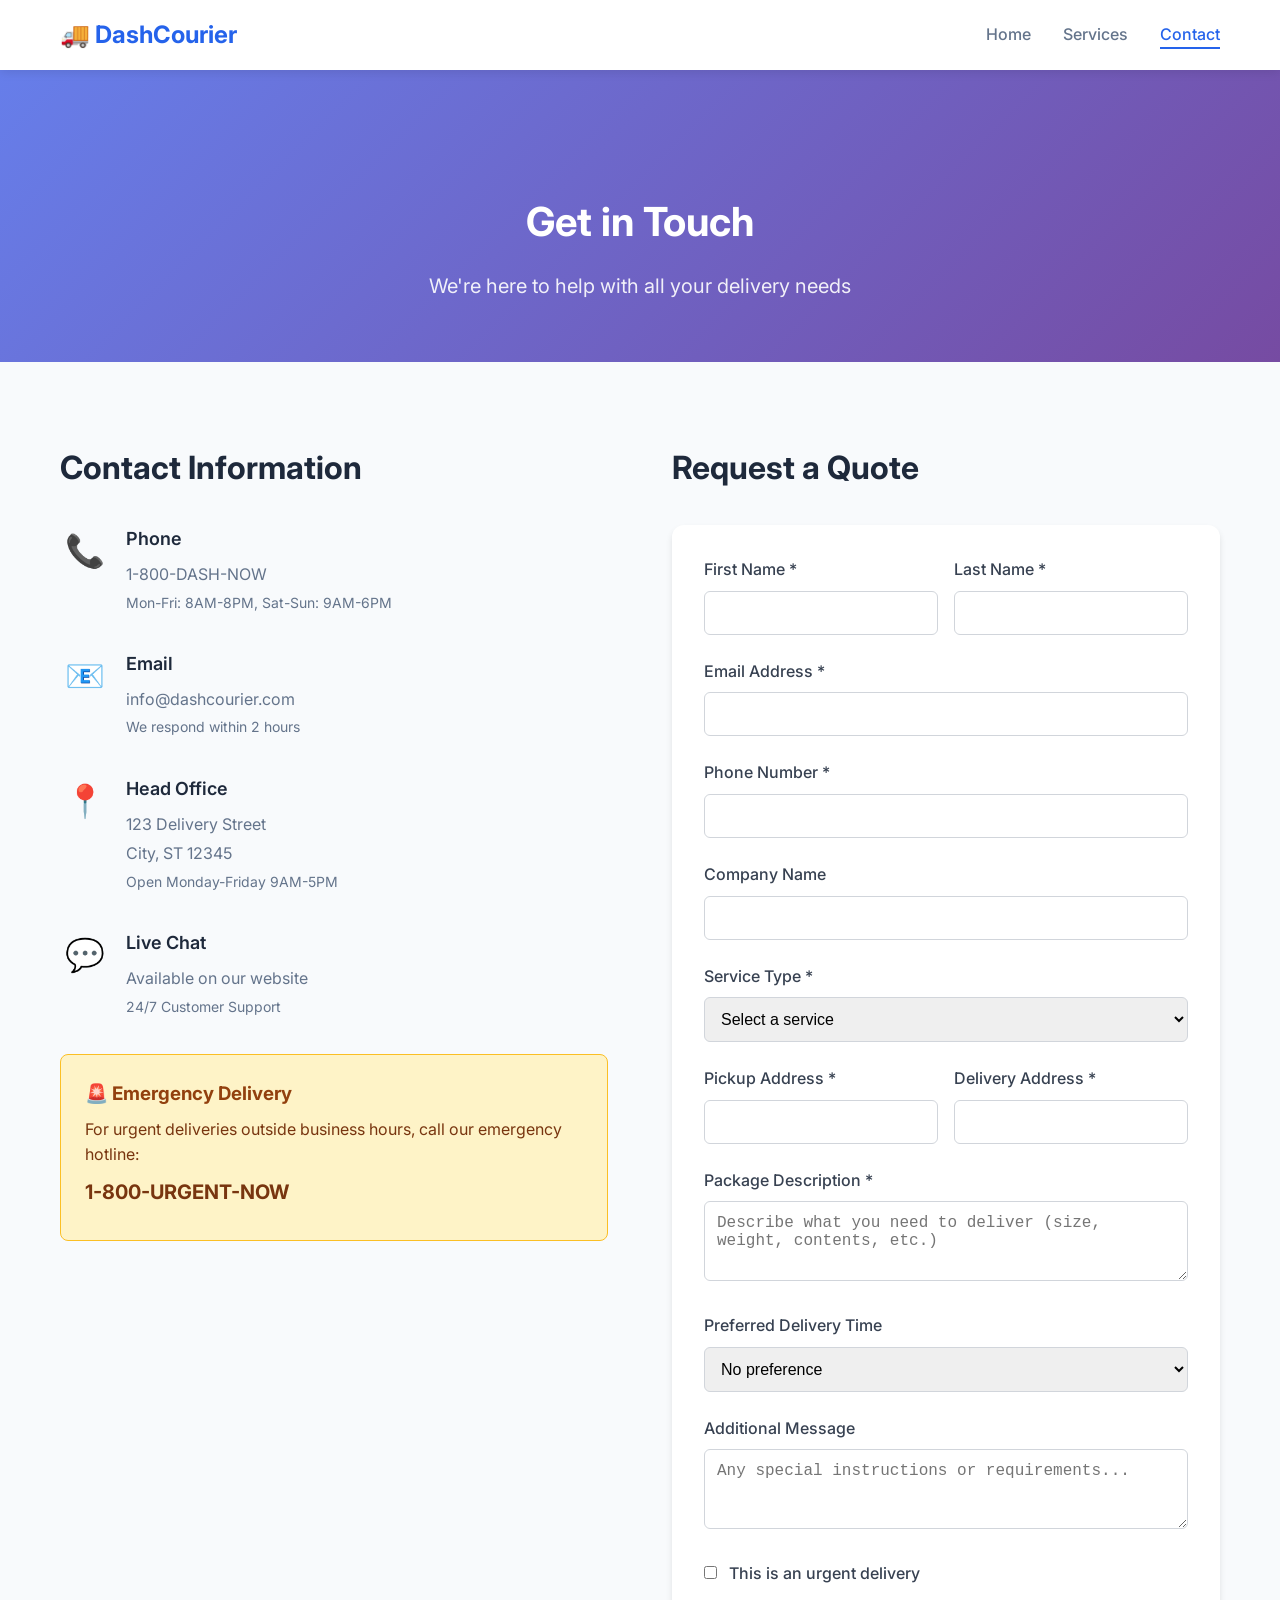
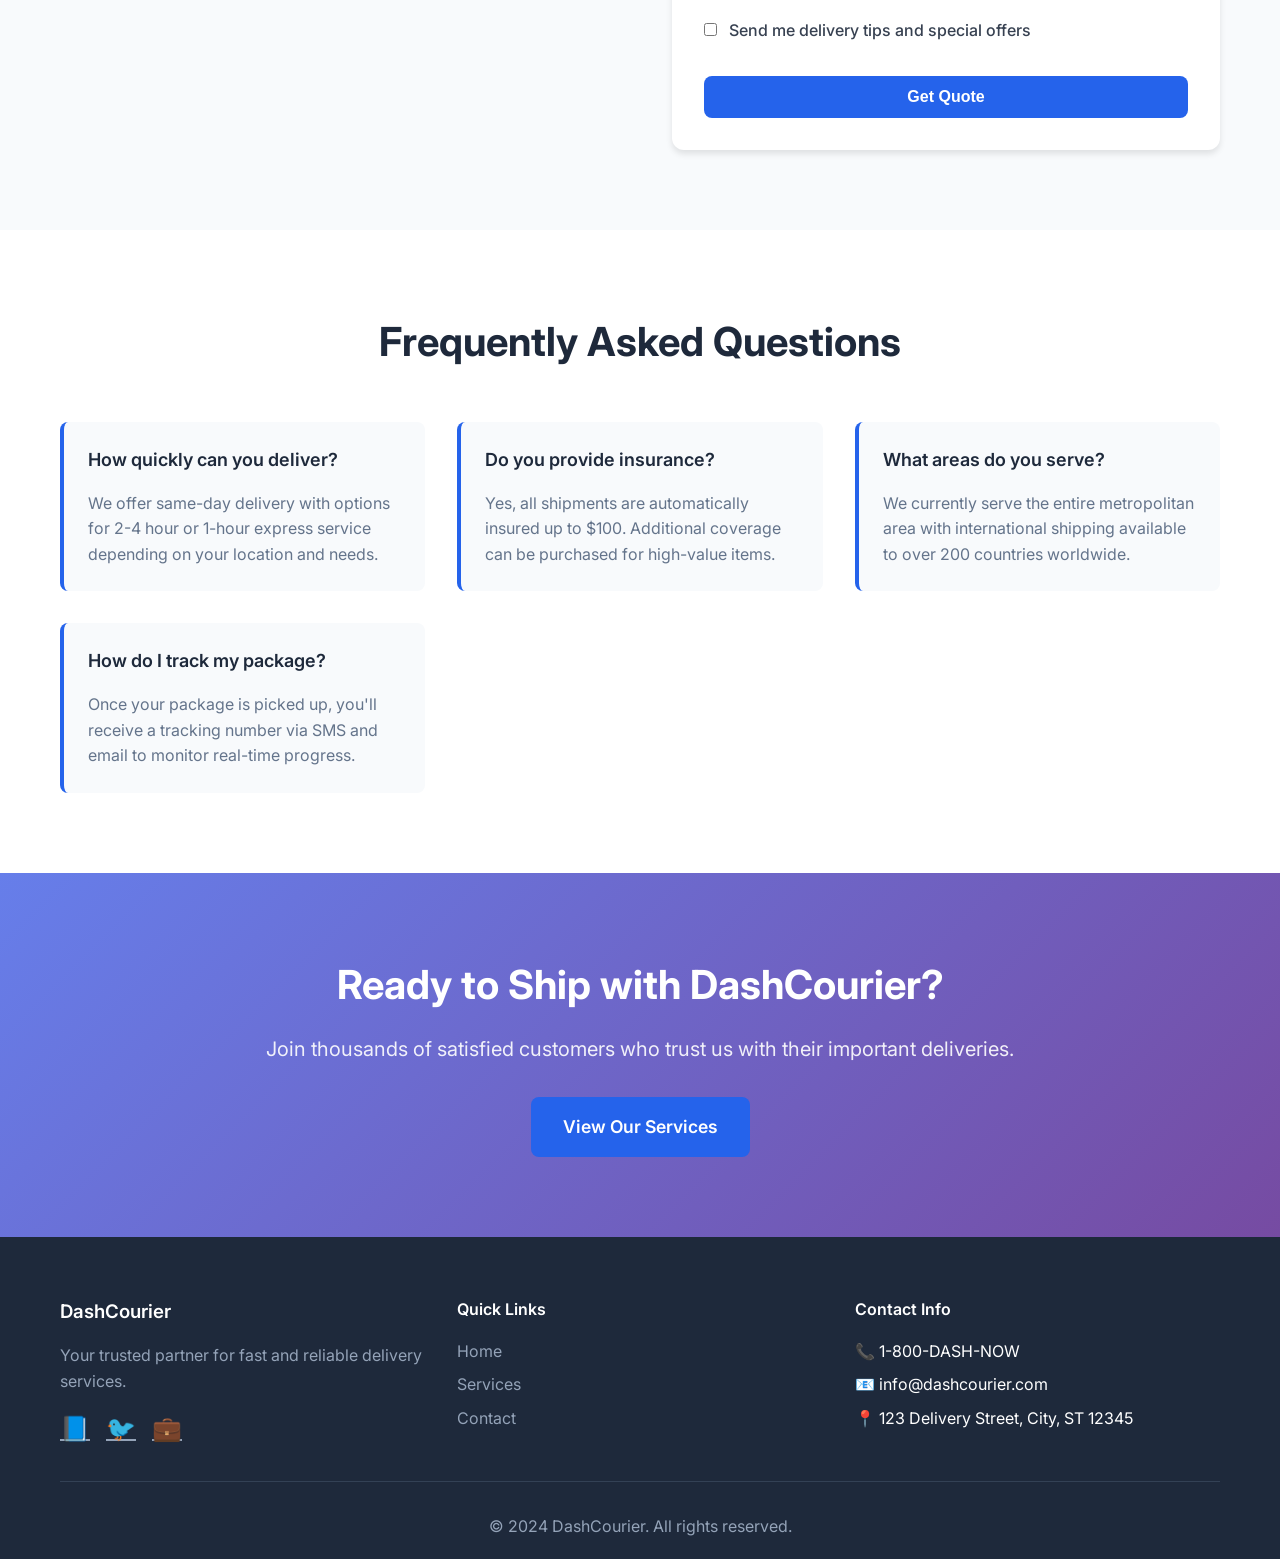
==== dashcourier/contact.html @ e291d540 "Initial commit" ====
<!DOCTYPE html>
<html lang="en">
<head>
    <meta charset="UTF-8">
    <meta name="viewport" content="width=device-width, initial-scale=1.0">
    <title>Contact - DashCourier</title>
    <link rel="stylesheet" href="styles.css">
    <link rel="preconnect" href="https://fonts.googleapis.com">
    <link rel="preconnect" href="https://fonts.gstatic.com" crossorigin>
    <link href="https://fonts.googleapis.com/css2?family=Inter:wght@300;400;500;600;700&display=swap" rel="stylesheet">
</head>
<body>
    <header class="header">
        <nav class="nav">
            <div class="nav-container">
                <div class="logo">
                    <h1>🚚 DashCourier</h1>
                </div>
                <ul class="nav-menu">
                    <li><a href="index.html" class="nav-link">Home</a></li>
                    <li><a href="services.html" class="nav-link">Services</a></li>
                    <li><a href="contact.html" class="nav-link active">Contact</a></li>
                </ul>
                <div class="hamburger">
                    <span></span>
                    <span></span>
                    <span></span>
                </div>
            </div>
        </nav>
    </header>

    <main>
        <section class="page-hero">
            <div class="container">
                <h1>Get in Touch</h1>
                <p>We're here to help with all your delivery needs</p>
            </div>
        </section>

        <section class="contact-section">
            <div class="container">
                <div class="contact-grid">
                    <div class="contact-info">
                        <h2>Contact Information</h2>
                        <div class="contact-methods">
                            <div class="contact-method">
                                <div class="contact-icon">📞</div>
                                <div class="contact-details">
                                    <h3>Phone</h3>
                                    <p>1-800-DASH-NOW</p>
                                    <p class="contact-subtitle">Mon-Fri: 8AM-8PM, Sat-Sun: 9AM-6PM</p>
                                </div>
                            </div>
                            
                            <div class="contact-method">
                                <div class="contact-icon">📧</div>
                                <div class="contact-details">
                                    <h3>Email</h3>
                                    <p>info@dashcourier.com</p>
                                    <p class="contact-subtitle">We respond within 2 hours</p>
                                </div>
                            </div>
                            
                            <div class="contact-method">
                                <div class="contact-icon">📍</div>
                                <div class="contact-details">
                                    <h3>Head Office</h3>
                                    <p>123 Delivery Street</p>
                                    <p>City, ST 12345</p>
                                    <p class="contact-subtitle">Open Monday-Friday 9AM-5PM</p>
                                </div>
                            </div>

                            <div class="contact-method">
                                <div class="contact-icon">💬</div>
                                <div class="contact-details">
                                    <h3>Live Chat</h3>
                                    <p>Available on our website</p>
                                    <p class="contact-subtitle">24/7 Customer Support</p>
                                </div>
                            </div>
                        </div>

                        <div class="emergency-notice">
                            <h3>🚨 Emergency Delivery</h3>
                            <p>For urgent deliveries outside business hours, call our emergency hotline:</p>
                            <p class="emergency-number">1-800-URGENT-NOW</p>
                        </div>
                    </div>

                    <div class="contact-form-section">
                        <h2>Request a Quote</h2>
                        <form class="contact-form" id="quoteForm">
                            <div class="form-row">
                                <div class="form-group">
                                    <label for="firstName">First Name *</label>
                                    <input type="text" id="firstName" name="firstName" required>
                                </div>
                                <div class="form-group">
                                    <label for="lastName">Last Name *</label>
                                    <input type="text" id="lastName" name="lastName" required>
                                </div>
                            </div>

                            <div class="form-group">
                                <label for="email">Email Address *</label>
                                <input type="email" id="email" name="email" required>
                            </div>

                            <div class="form-group">
                                <label for="phone">Phone Number *</label>
                                <input type="tel" id="phone" name="phone" required>
                            </div>

                            <div class="form-group">
                                <label for="company">Company Name</label>
                                <input type="text" id="company" name="company">
                            </div>

                            <div class="form-group">
                                <label for="serviceType">Service Type *</label>
                                <select id="serviceType" name="serviceType" required>
                                    <option value="">Select a service</option>
                                    <option value="same-day">Same-Day Delivery</option>
                                    <option value="standard">Standard Delivery</option>
                                    <option value="express">Express Courier</option>
                                    <option value="business">Business Solutions</option>
                                    <option value="international">International Shipping</option>
                                    <option value="bulk">Bulk Shipping</option>
                                </select>
                            </div>

                            <div class="form-row">
                                <div class="form-group">
                                    <label for="pickupAddress">Pickup Address *</label>
                                    <input type="text" id="pickupAddress" name="pickupAddress" required>
                                </div>
                                <div class="form-group">
                                    <label for="deliveryAddress">Delivery Address *</label>
                                    <input type="text" id="deliveryAddress" name="deliveryAddress" required>
                                </div>
                            </div>

                            <div class="form-group">
                                <label for="packageDescription">Package Description *</label>
                                <textarea id="packageDescription" name="packageDescription" rows="3" required placeholder="Describe what you need to deliver (size, weight, contents, etc.)"></textarea>
                            </div>

                            <div class="form-group">
                                <label for="deliveryTime">Preferred Delivery Time</label>
                                <select id="deliveryTime" name="deliveryTime">
                                    <option value="">No preference</option>
                                    <option value="morning">Morning (8AM-12PM)</option>
                                    <option value="afternoon">Afternoon (12PM-5PM)</option>
                                    <option value="evening">Evening (5PM-8PM)</option>
                                    <option value="asap">ASAP</option>
                                </select>
                            </div>

                            <div class="form-group">
                                <label for="message">Additional Message</label>
                                <textarea id="message" name="message" rows="3" placeholder="Any special instructions or requirements..."></textarea>
                            </div>

                            <div class="form-group checkbox-group">
                                <label class="checkbox-label">
                                    <input type="checkbox" id="urgent" name="urgent">
                                    <span class="checkmark"></span>
                                    This is an urgent delivery
                                </label>
                            </div>

                            <div class="form-group checkbox-group">
                                <label class="checkbox-label">
                                    <input type="checkbox" id="newsletter" name="newsletter">
                                    <span class="checkmark"></span>
                                    Send me delivery tips and special offers
                                </label>
                            </div>

                            <button type="submit" class="btn btn-primary btn-full">Get Quote</button>
                        </form>
                    </div>
                </div>
            </div>
        </section>

        <section class="faq">
            <div class="container">
                <h2 class="section-title">Frequently Asked Questions</h2>
                <div class="faq-grid">
                    <div class="faq-item">
                        <h3>How quickly can you deliver?</h3>
                        <p>We offer same-day delivery with options for 2-4 hour or 1-hour express service depending on your location and needs.</p>
                    </div>
                    <div class="faq-item">
                        <h3>Do you provide insurance?</h3>
                        <p>Yes, all shipments are automatically insured up to $100. Additional coverage can be purchased for high-value items.</p>
                    </div>
                    <div class="faq-item">
                        <h3>What areas do you serve?</h3>
                        <p>We currently serve the entire metropolitan area with international shipping available to over 200 countries worldwide.</p>
                    </div>
                    <div class="faq-item">
                        <h3>How do I track my package?</h3>
                        <p>Once your package is picked up, you'll receive a tracking number via SMS and email to monitor real-time progress.</p>
                    </div>
                </div>
            </div>
        </section>

        <section class="cta">
            <div class="container">
                <div class="cta-content">
                    <h2>Ready to Ship with DashCourier?</h2>
                    <p>Join thousands of satisfied customers who trust us with their important deliveries.</p>
                    <a href="services.html" class="btn btn-primary btn-large">View Our Services</a>
                </div>
            </div>
        </section>
    </main>

    <footer class="footer">
        <div class="container">
            <div class="footer-content">
                <div class="footer-section">
                    <h3>DashCourier</h3>
                    <p>Your trusted partner for fast and reliable delivery services.</p>
                    <div class="social-links">
                        <a href="#" aria-label="Facebook">📘</a>
                        <a href="#" aria-label="Twitter">🐦</a>
                        <a href="#" aria-label="LinkedIn">💼</a>
                    </div>
                </div>
                <div class="footer-section">
                    <h4>Quick Links</h4>
                    <ul>
                        <li><a href="index.html">Home</a></li>
                        <li><a href="services.html">Services</a></li>
                        <li><a href="contact.html">Contact</a></li>
                    </ul>
                </div>
                <div class="footer-section">
                    <h4>Contact Info</h4>
                    <ul>
                        <li>📞 1-800-DASH-NOW</li>
                        <li>📧 info@dashcourier.com</li>
                        <li>📍 123 Delivery Street, City, ST 12345</li>
                    </ul>
                </div>
            </div>
            <div class="footer-bottom">
                <p>&copy; 2024 DashCourier. All rights reserved.</p>
            </div>
        </div>
    </footer>

    <script src="script.js"></script>
</body>
</html>
---- dashcourier/styles.css ----
/* Reset and Base Styles */
* {
    margin: 0;
    padding: 0;
    box-sizing: border-box;
}

body {
    font-family: 'Inter', -apple-system, BlinkMacSystemFont, 'Segoe UI', Roboto, sans-serif;
    line-height: 1.6;
    color: #333;
    background-color: #fff;
}

.container {
    max-width: 1200px;
    margin: 0 auto;
    padding: 0 20px;
}

/* Header and Navigation */
.header {
    background: #fff;
    box-shadow: 0 2px 10px rgba(0,0,0,0.1);
    position: fixed;
    top: 0;
    width: 100%;
    z-index: 1000;
}

.nav {
    padding: 1rem 0;
}

.nav-container {
    max-width: 1200px;
    margin: 0 auto;
    padding: 0 20px;
    display: flex;
    justify-content: space-between;
    align-items: center;
}

.logo h1 {
    font-size: 1.5rem;
    font-weight: 700;
    color: #2563eb;
}

.nav-menu {
    display: flex;
    list-style: none;
    gap: 2rem;
}

.nav-link {
    text-decoration: none;
    color: #64748b;
    font-weight: 500;
    transition: color 0.3s ease;
    position: relative;
}

.nav-link:hover,
.nav-link.active {
    color: #2563eb;
}

.nav-link.active::after {
    content: '';
    position: absolute;
    bottom: -5px;
    left: 0;
    width: 100%;
    height: 2px;
    background: #2563eb;
}

.hamburger {
    display: none;
    flex-direction: column;
    cursor: pointer;
}

.hamburger span {
    width: 25px;
    height: 3px;
    background: #333;
    margin: 3px 0;
    transition: 0.3s;
}

/* Hero Section */
.hero {
    background: linear-gradient(135deg, #667eea 0%, #764ba2 100%);
    color: white;
    padding: 120px 0 80px;
    margin-top: 70px;
}

.hero-container {
    max-width: 1200px;
    margin: 0 auto;
    padding: 0 20px;
    display: grid;
    grid-template-columns: 1fr 1fr;
    gap: 4rem;
    align-items: center;
}

.hero-title {
    font-size: 3rem;
    font-weight: 700;
    margin-bottom: 1.5rem;
    line-height: 1.2;
}

.hero-subtitle {
    font-size: 1.25rem;
    margin-bottom: 2rem;
    opacity: 0.9;
    line-height: 1.6;
}

.hero-buttons {
    display: flex;
    gap: 1rem;
    flex-wrap: wrap;
}

.hero-image {
    display: flex;
    justify-content: center;
    align-items: center;
}

.delivery-illustration {
    position: relative;
    width: 300px;
    height: 300px;
}

.truck {
    font-size: 4rem;
    position: absolute;
    top: 50%;
    left: 50%;
    transform: translate(-50%, -50%);
    animation: drive 3s ease-in-out infinite;
}

.package {
    font-size: 2rem;
    position: absolute;
    top: 20%;
    right: 20%;
    animation: float 2s ease-in-out infinite;
}

.clock {
    font-size: 2rem;
    position: absolute;
    bottom: 20%;
    left: 20%;
    animation: pulse 2s ease-in-out infinite;
}

@keyframes drive {
    0%, 100% { transform: translate(-50%, -50%) translateX(0); }
    50% { transform: translate(-50%, -50%) translateX(20px); }
}

@keyframes float {
    0%, 100% { transform: translateY(0); }
    50% { transform: translateY(-10px); }
}

@keyframes pulse {
    0%, 100% { transform: scale(1); }
    50% { transform: scale(1.1); }
}

/* Buttons */
.btn {
    display: inline-block;
    padding: 12px 24px;
    text-decoration: none;
    font-weight: 600;
    border-radius: 8px;
    transition: all 0.3s ease;
    cursor: pointer;
    border: none;
    font-size: 1rem;
}

.btn-primary {
    background: #2563eb;
    color: white;
}

.btn-primary:hover {
    background: #1d4ed8;
    transform: translateY(-2px);
    box-shadow: 0 10px 20px rgba(37, 99, 235, 0.3);
}

.btn-secondary {
    background: transparent;
    color: white;
    border: 2px solid white;
}

.btn-secondary:hover {
    background: white;
    color: #2563eb;
}

.btn-large {
    padding: 16px 32px;
    font-size: 1.1rem;
}

.btn-full {
    width: 100%;
    justify-content: center;
}

/* Features Section */
.features {
    padding: 80px 0;
    background: #f8fafc;
}

.section-title {
    text-align: center;
    font-size: 2.5rem;
    font-weight: 700;
    margin-bottom: 3rem;
    color: #1e293b;
}

.features-grid {
    display: grid;
    grid-template-columns: repeat(auto-fit, minmax(280px, 1fr));
    gap: 2rem;
}

.feature-card {
    background: white;
    padding: 2rem;
    border-radius: 12px;
    box-shadow: 0 4px 6px rgba(0,0,0,0.1);
    text-align: center;
    transition: transform 0.3s ease, box-shadow 0.3s ease;
}

.feature-card:hover {
    transform: translateY(-5px);
    box-shadow: 0 10px 30px rgba(0,0,0,0.15);
}

.feature-icon {
    font-size: 3rem;
    margin-bottom: 1rem;
}

.feature-card h3 {
    font-size: 1.25rem;
    font-weight: 600;
    margin-bottom: 1rem;
    color: #1e293b;
}

.feature-card p {
    color: #64748b;
    line-height: 1.6;
}

/* Stats Section */
.stats {
    padding: 60px 0;
    background: #2563eb;
    color: white;
}

.stats-grid {
    display: grid;
    grid-template-columns: repeat(auto-fit, minmax(200px, 1fr));
    gap: 2rem;
    text-align: center;
}

.stat-number {
    font-size: 2.5rem;
    font-weight: 700;
    margin-bottom: 0.5rem;
}

.stat-label {
    font-size: 1rem;
    opacity: 0.9;
}

/* Page Hero */
.page-hero {
    background: linear-gradient(135deg, #667eea 0%, #764ba2 100%);
    color: white;
    padding: 120px 0 60px;
    text-align: center;
    margin-top: 70px;
}

.page-hero h1 {
    font-size: 2.5rem;
    font-weight: 700;
    margin-bottom: 1rem;
}

.page-hero p {
    font-size: 1.25rem;
    opacity: 0.9;
}

/* Services Section */
.services {
    padding: 80px 0;
    background: #f8fafc;
}

.services-grid {
    display: grid;
    grid-template-columns: repeat(auto-fit, minmax(350px, 1fr));
    gap: 2rem;
}

.service-card {
    background: white;
    border-radius: 12px;
    overflow: hidden;
    box-shadow: 0 4px 6px rgba(0,0,0,0.1);
    transition: transform 0.3s ease, box-shadow 0.3s ease;
}

.service-card:hover {
    transform: translateY(-5px);
    box-shadow: 0 10px 30px rgba(0,0,0,0.15);
}

.service-card.featured {
    border: 2px solid #2563eb;
    transform: scale(1.05);
}

.service-header {
    padding: 1.5rem;
    background: #f8fafc;
    position: relative;
}

.service-icon {
    font-size: 2.5rem;
    margin-bottom: 1rem;
}

.service-header h3 {
    font-size: 1.5rem;
    font-weight: 600;
    color: #1e293b;
    margin-bottom: 0.5rem;
}

.service-badge {
    position: absolute;
    top: 1rem;
    right: 1rem;
    background: #2563eb;
    color: white;
    padding: 0.25rem 0.75rem;
    border-radius: 20px;
    font-size: 0.875rem;
    font-weight: 600;
}

.service-content {
    padding: 1.5rem;
}

.service-content p {
    color: #64748b;
    margin-bottom: 1.5rem;
    line-height: 1.6;
}

.service-features {
    list-style: none;
    margin-bottom: 1.5rem;
}

.service-features li {
    color: #64748b;
    margin-bottom: 0.5rem;
    padding-left: 1.5rem;
    position: relative;
}

.service-features li::before {
    content: '✓';
    position: absolute;
    left: 0;
    color: #10b981;
    font-weight: bold;
}

.service-pricing {
    margin-bottom: 1.5rem;
}

.price {
    font-size: 1.5rem;
    font-weight: 700;
    color: #2563eb;
}

.price-unit {
    font-size: 0.875rem;
    color: #64748b;
    margin-left: 0.25rem;
}

/* Process Section */
.process {
    padding: 80px 0;
    background: white;
}

.process-steps {
    display: grid;
    grid-template-columns: repeat(auto-fit, minmax(250px, 1fr));
    gap: 2rem;
}

.step {
    text-align: center;
    position: relative;
}

.step-number {
    width: 60px;
    height: 60px;
    background: #2563eb;
    color: white;
    border-radius: 50%;
    display: flex;
    align-items: center;
    justify-content: center;
    font-size: 1.5rem;
    font-weight: 700;
    margin: 0 auto 1rem;
}

.step h3 {
    font-size: 1.25rem;
    font-weight: 600;
    margin-bottom: 1rem;
    color: #1e293b;
}

.step p {
    color: #64748b;
    line-height: 1.6;
}

/* Contact Section */
.contact-section {
    padding: 80px 0;
    background: #f8fafc;
}

.contact-grid {
    display: grid;
    grid-template-columns: 1fr 1fr;
    gap: 4rem;
}

.contact-info h2,
.contact-form-section h2 {
    font-size: 2rem;
    font-weight: 700;
    margin-bottom: 2rem;
    color: #1e293b;
}

.contact-methods {
    display: flex;
    flex-direction: column;
    gap: 2rem;
    margin-bottom: 2rem;
}

.contact-method {
    display: flex;
    align-items: flex-start;
    gap: 1rem;
}

.contact-icon {
    font-size: 2rem;
    min-width: 50px;
    text-align: center;
}

.contact-details h3 {
    font-size: 1.125rem;
    font-weight: 600;
    margin-bottom: 0.5rem;
    color: #1e293b;
}

.contact-details p {
    color: #64748b;
    margin-bottom: 0.25rem;
}

.contact-subtitle {
    font-size: 0.875rem;
    color: #94a3b8;
}

.emergency-notice {
    background: #fef3c7;
    border: 1px solid #fbbf24;
    border-radius: 8px;
    padding: 1.5rem;
    margin-top: 2rem;
}

.emergency-notice h3 {
    color: #92400e;
    margin-bottom: 0.5rem;
}

.emergency-notice p {
    color: #78350f;
    margin-bottom: 0.5rem;
}

.emergency-number {
    font-size: 1.25rem;
    font-weight: 700;
    color: #92400e;
}

/* Contact Form */
.contact-form {
    background: white;
    padding: 2rem;
    border-radius: 12px;
    box-shadow: 0 4px 6px rgba(0,0,0,0.1);
}

.form-row {
    display: grid;
    grid-template-columns: 1fr 1fr;
    gap: 1rem;
}

.form-group {
    margin-bottom: 1.5rem;
}

.form-group label {
    display: block;
    margin-bottom: 0.5rem;
    font-weight: 500;
    color: #374151;
}

.form-group input,
.form-group select,
.form-group textarea {
    width: 100%;
    padding: 0.75rem;
    border: 1px solid #d1d5db;
    border-radius: 6px;
    font-size: 1rem;
    transition: border-color 0.3s ease;
}

.form-group input:focus,
.form-group select:focus,
.form-group textarea:focus {
    outline: none;
    border-color: #2563eb;
    box-shadow: 0 0 0 3px rgba(37, 99, 235, 0.1);
}

.checkbox-group {
    display: flex;
    align-items: center;
}

.checkbox-label {
    display: flex;
    align-items: center;
    cursor: pointer;
    font-weight: 400;
}

.checkbox-label input[type="checkbox"] {
    width: auto;
    margin-right: 0.5rem;
}

/* FAQ Section */
.faq {
    padding: 80px 0;
    background: white;
}

.faq-grid {
    display: grid;
    grid-template-columns: repeat(auto-fit, minmax(300px, 1fr));
    gap: 2rem;
}

.faq-item {
    background: #f8fafc;
    padding: 1.5rem;
    border-radius: 8px;
    border-left: 4px solid #2563eb;
}

.faq-item h3 {
    font-size: 1.125rem;
    font-weight: 600;
    margin-bottom: 1rem;
    color: #1e293b;
}

.faq-item p {
    color: #64748b;
    line-height: 1.6;
}

/* CTA Section */
.cta {
    padding: 80px 0;
    background: linear-gradient(135deg, #667eea 0%, #764ba2 100%);
    color: white;
    text-align: center;
}

.cta-content h2 {
    font-size: 2.5rem;
    font-weight: 700;
    margin-bottom: 1rem;
}

.cta-content p {
    font-size: 1.25rem;
    margin-bottom: 2rem;
    opacity: 0.9;
}

/* Footer */
.footer {
    background: #1e293b;
    color: white;
    padding: 60px 0 20px;
}

.footer-content {
    display: grid;
    grid-template-columns: repeat(auto-fit, minmax(250px, 1fr));
    gap: 2rem;
    margin-bottom: 2rem;
}

.footer-section h3,
.footer-section h4 {
    margin-bottom: 1rem;
    font-weight: 600;
}

.footer-section p {
    color: #94a3b8;
    margin-bottom: 1rem;
    line-height: 1.6;
}

.footer-section ul {
    list-style: none;
}

.footer-section ul li {
    margin-bottom: 0.5rem;
}

.footer-section ul li a {
    color: #94a3b8;
    text-decoration: none;
    transition: color 0.3s ease;
}

.footer-section ul li a:hover {
    color: white;
}

.social-links {
    display: flex;
    gap: 1rem;
    margin-top: 1rem;
}

.social-links a {
    font-size: 1.5rem;
    color: #94a3b8;
    transition: color 0.3s ease;
}

.social-links a:hover {
    color: white;
}

.footer-bottom {
    border-top: 1px solid #334155;
    padding-top: 2rem;
    text-align: center;
    color: #94a3b8;
}

/* Responsive Design */
@media (max-width: 768px) {
    .hamburger {
        display: flex;
    }
    
    .nav-menu {
        position: fixed;
        left: -100%;
        top: 70px;
        flex-direction: column;
        background-color: white;
        width: 100%;
        text-align: center;
        transition: 0.3s;
        box-shadow: 0 10px 27px rgba(0,0,0,0.05);
        padding: 2rem 0;
    }
    
    .nav-menu.active {
        left: 0;
    }
    
    .hero-container {
        grid-template-columns: 1fr;
        text-align: center;
        gap: 2rem;
    }
    
    .hero-title {
        font-size: 2rem;
    }
    
    .hero-buttons {
        justify-content: center;
    }
    
    .contact-grid {
        grid-template-columns: 1fr;
        gap: 2rem;
    }
    
    .form-row {
        grid-template-columns: 1fr;
    }
    
    .services-grid {
        grid-template-columns: 1fr;
    }
    
    .service-card.featured {
        transform: none;
    }
    
    .footer-content {
        grid-template-columns: 1fr;
        text-align: center;
    }
    
    .social-links {
        justify-content: center;
    }
}

@media (max-width: 480px) {
    .container {
        padding: 0 15px;
    }
    
    .hero-title {
        font-size: 1.75rem;
    }
    
    .hero-subtitle {
        font-size: 1rem;
    }
    
    .section-title {
        font-size: 2rem;
    }
    
    .page-hero h1 {
        font-size: 2rem;
    }
    
    .page-hero p {
        font-size: 1rem;
    }
    
    .cta-content h2 {
        font-size: 2rem;
    }
    
    .cta-content p {
        font-size: 1rem;
    }
}
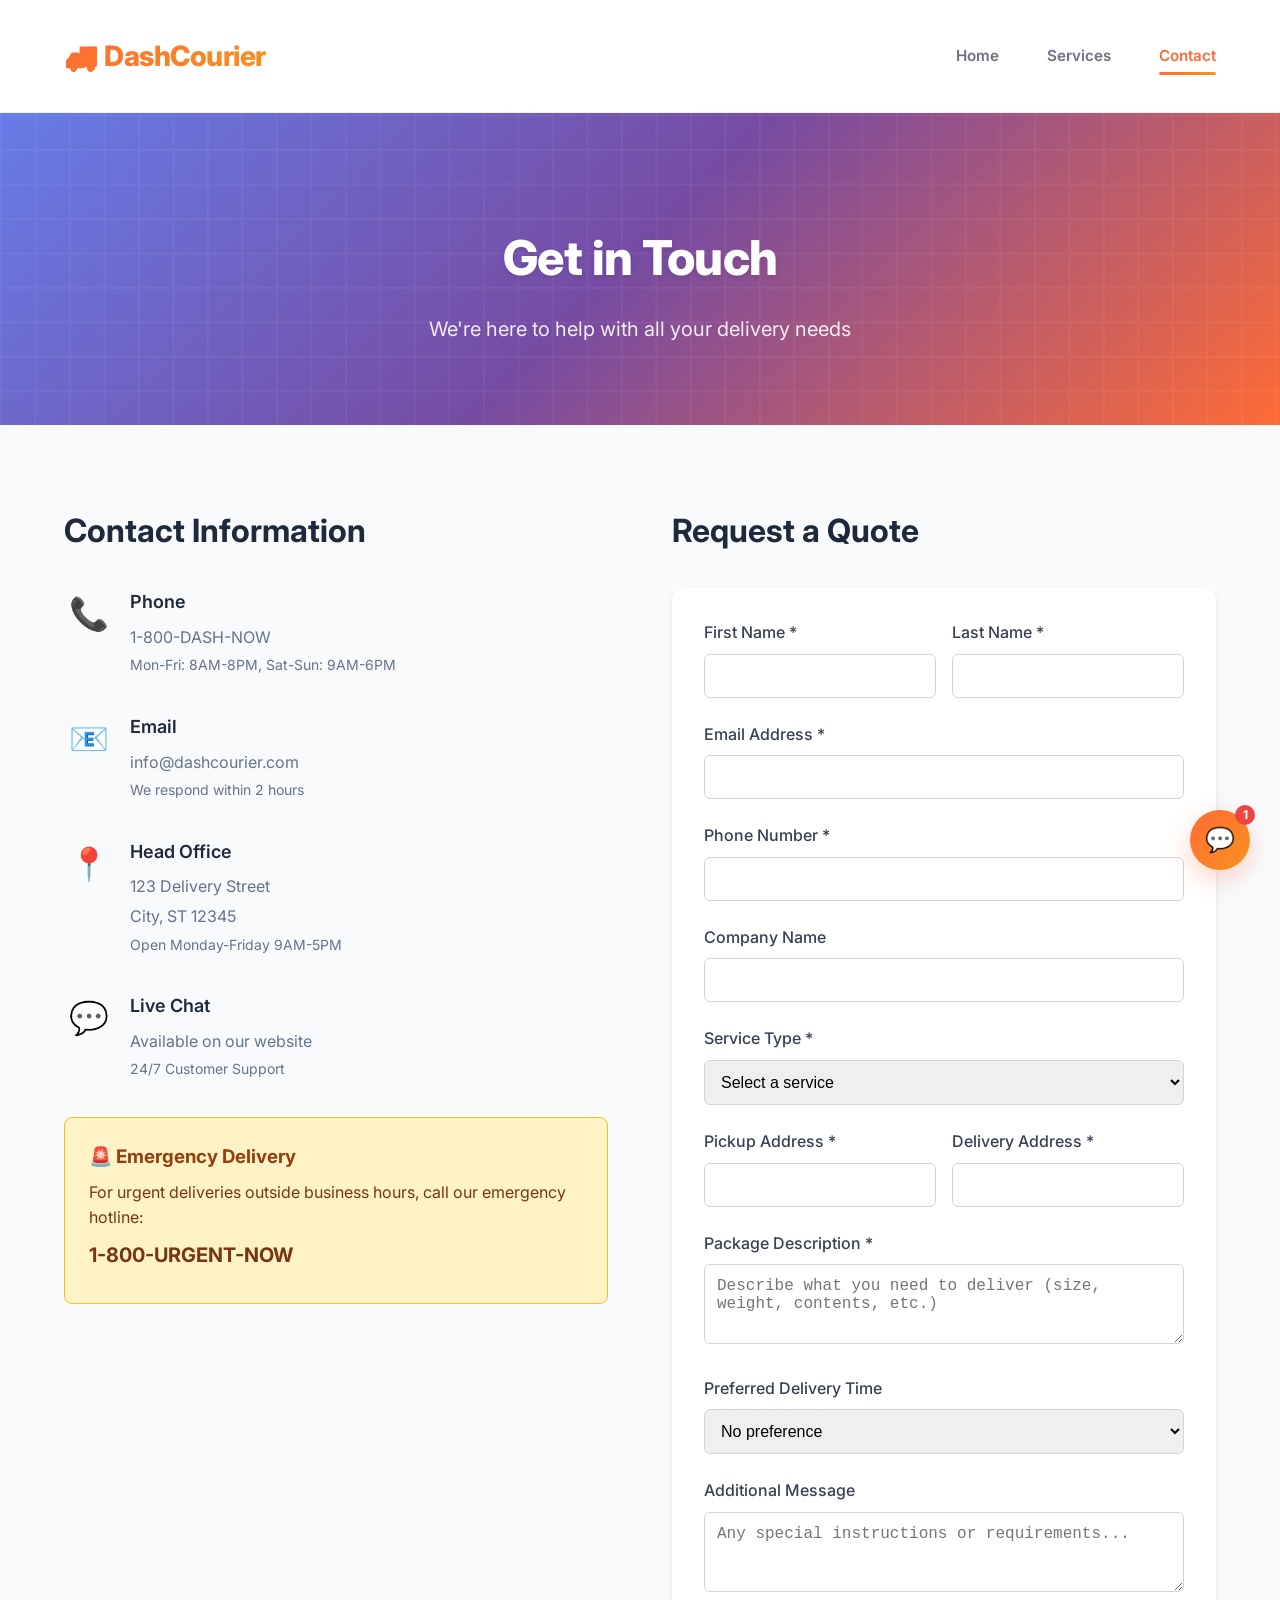
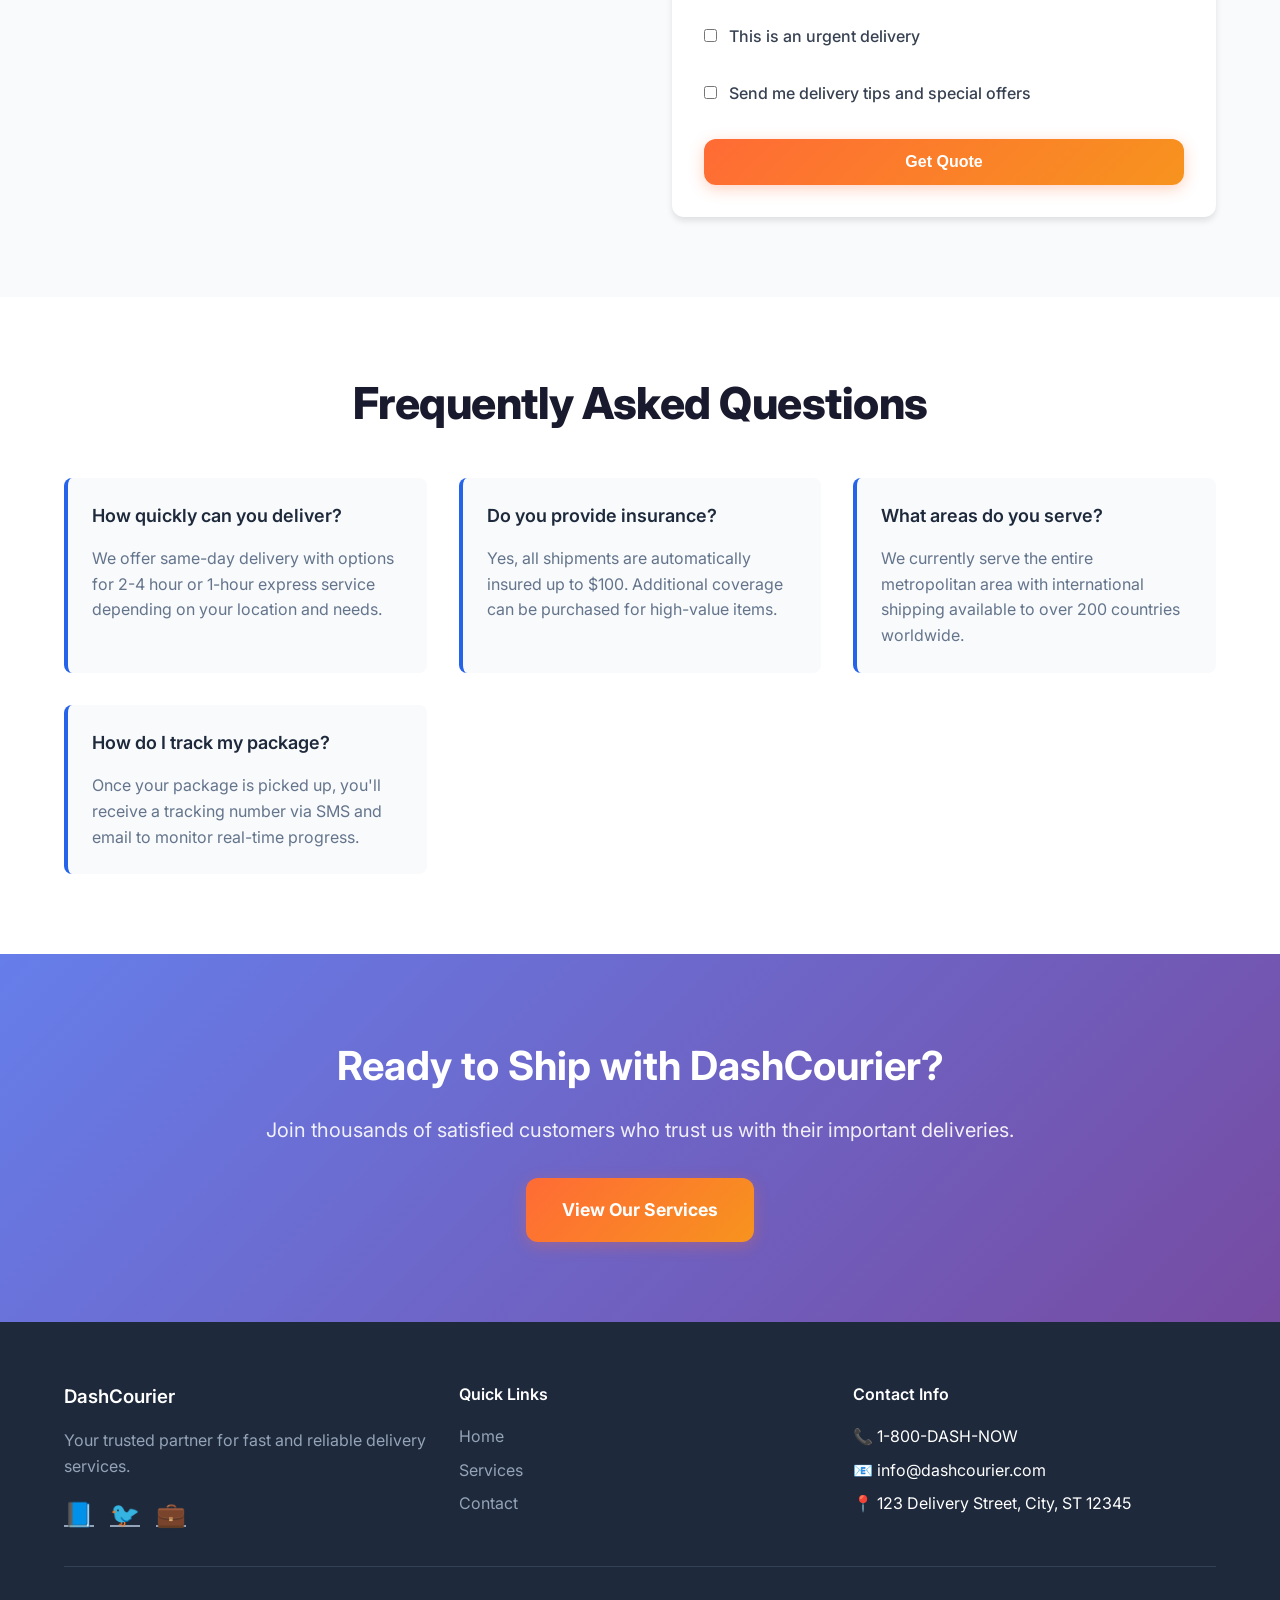
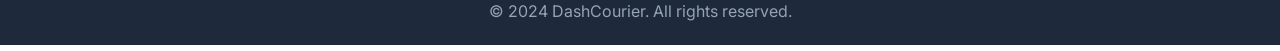
==== commit fe6f4604: "Blog section removed from website ✅ Blog Section Removal: - Removed blog.html file completely - Remo" ====
--- a/dashcourier/contact.html
+++ b/dashcourier/contact.html
@@ -256,6 +256,60 @@
         </div>
     </footer>
 
+    <!-- Chat Support Widget -->
+    <div class="chat-widget" id="chatWidget">
+        <div class="chat-button" id="chatButton">
+            <div class="chat-icon">💬</div>
+            <div class="chat-badge" id="chatBadge">1</div>
+        </div>
+        
+        <div class="chat-container" id="chatContainer">
+            <div class="chat-header">
+                <div class="chat-header-content">
+                    <div class="chat-avatar">
+                        <div class="avatar-icon">🚚</div>
+                    </div>
+                    <div class="chat-info">
+                        <h3>DashCourier Support</h3>
+                        <p class="chat-status">Online • Typically replies instantly</p>
+                    </div>
+                </div>
+                <button class="chat-close" id="chatClose">×</button>
+            </div>
+            
+            <div class="chat-messages" id="chatMessages">
+                <div class="message bot-message">
+                    <div class="message-avatar">🚚</div>
+                    <div class="message-content">
+                        <p>Hi there! 👋 Welcome to DashCourier Support. How can I help you today?</p>
+                        <div class="message-time">Just now</div>
+                    </div>
+                </div>
+                
+                <div class="quick-replies">
+                    <button class="quick-reply" data-message="Track my package">📦 Track my package</button>
+                    <button class="quick-reply" data-message="Get a quote">💰 Get a quote</button>
+                    <button class="quick-reply" data-message="Delivery times">⏰ Delivery times</button>
+                    <button class="quick-reply" data-message="Business services">🏢 Business services</button>
+                </div>
+            </div>
+            
+            <div class="chat-input-container">
+                <div class="chat-input-wrapper">
+                    <input type="text" id="chatInput" placeholder="Type your message..." maxlength="500">
+                    <button class="chat-send" id="chatSend" disabled>
+                        <svg width="20" height="20" viewBox="0 0 24 24" fill="none" stroke="currentColor" stroke-width="2">
+                            <path d="M22 2L11 13M22 2L15 22L11 13L2 9L22 2Z"/>
+                        </svg>
+                    </button>
+                </div>
+                <div class="chat-footer">
+                    <span class="powered-by">Powered by DashCourier AI</span>
+                </div>
+            </div>
+        </div>
+    </div>
+
     <script src="script.js"></script>
 </body>
 </html>
--- a/dashcourier/styles.css
+++ b/dashcourier/styles.css
@@ -5,27 +5,52 @@
     box-sizing: border-box;
 }
 
+:root {
+    --primary-color: #FF6B35;
+    --primary-dark: #E55A2B;
+    --secondary-color: #004E89;
+    --accent-color: #00A8CC;
+    --text-dark: #1A1A2E;
+    --text-light: #6B7280;
+    --bg-light: #F9FAFB;
+    --bg-white: #FFFFFF;
+    --shadow-sm: 0 2px 4px rgba(0, 0, 0, 0.05);
+    --shadow-md: 0 4px 6px rgba(0, 0, 0, 0.07);
+    --shadow-lg: 0 10px 25px rgba(0, 0, 0, 0.1);
+    --shadow-xl: 0 20px 40px rgba(0, 0, 0, 0.15);
+    --gradient-primary: linear-gradient(135deg, #FF6B35 0%, #F7931E 100%);
+    --gradient-secondary: linear-gradient(135deg, #004E89 0%, #00A8CC 100%);
+    --gradient-hero: linear-gradient(135deg, #667eea 0%, #764ba2 50%, #FF6B35 100%);
+    --border-radius: 12px;
+    --border-radius-lg: 16px;
+    --transition: all 0.3s cubic-bezier(0.4, 0, 0.2, 1);
+}
+
 body {
     font-family: 'Inter', -apple-system, BlinkMacSystemFont, 'Segoe UI', Roboto, sans-serif;
     line-height: 1.6;
-    color: #333;
-    background-color: #fff;
+    color: var(--text-dark);
+    background-color: var(--bg-white);
+    font-weight: 400;
+    overflow-x: hidden;
 }
 
 .container {
     max-width: 1200px;
     margin: 0 auto;
-    padding: 0 20px;
+    padding: 0 24px;
 }
 
 /* Header and Navigation */
 .header {
-    background: #fff;
-    box-shadow: 0 2px 10px rgba(0,0,0,0.1);
+    background: rgba(255, 255, 255, 0.95);
+    backdrop-filter: blur(20px);
+    border-bottom: 1px solid rgba(0, 0, 0, 0.05);
     position: fixed;
     top: 0;
     width: 100%;
     z-index: 1000;
+    transition: var(--transition);
 }
 
 .nav {
@@ -35,45 +60,54 @@
 .nav-container {
     max-width: 1200px;
     margin: 0 auto;
-    padding: 0 20px;
+    padding: 0 24px;
     display: flex;
     justify-content: space-between;
     align-items: center;
+    height: 80px;
 }
 
 .logo h1 {
-    font-size: 1.5rem;
-    font-weight: 700;
-    color: #2563eb;
+    font-size: 1.75rem;
+    font-weight: 800;
+    background: var(--gradient-primary);
+    -webkit-background-clip: text;
+    -webkit-text-fill-color: transparent;
+    background-clip: text;
+    letter-spacing: -0.5px;
 }
 
 .nav-menu {
     display: flex;
     list-style: none;
-    gap: 2rem;
+    gap: 3rem;
+    align-items: center;
 }
 
 .nav-link {
     text-decoration: none;
-    color: #64748b;
-    font-weight: 500;
-    transition: color 0.3s ease;
-    position: relative;
+    color: var(--text-light);
+    font-weight: 600;
+    font-size: 0.95rem;
+    transition: var(--transition);
+    position: relative;
+    padding: 8px 0;
 }
 
 .nav-link:hover,
 .nav-link.active {
-    color: #2563eb;
+    color: var(--primary-color);
 }
 
 .nav-link.active::after {
     content: '';
     position: absolute;
-    bottom: -5px;
+    bottom: -2px;
     left: 0;
     width: 100%;
-    height: 2px;
-    background: #2563eb;
+    height: 3px;
+    background: var(--gradient-primary);
+    border-radius: 2px;
 }
 
 .hamburger {
@@ -92,40 +126,59 @@
 
 /* Hero Section */
 .hero {
-    background: linear-gradient(135deg, #667eea 0%, #764ba2 100%);
-    color: white;
-    padding: 120px 0 80px;
-    margin-top: 70px;
+    background: var(--gradient-hero);
+    color: white;
+    padding: 140px 0 100px;
+    margin-top: 80px;
+    position: relative;
+    overflow: hidden;
+}
+
+.hero::before {
+    content: '';
+    position: absolute;
+    top: 0;
+    left: 0;
+    right: 0;
+    bottom: 0;
+    background: url('data:image/svg+xml,<svg xmlns="http://www.w3.org/2000/svg" viewBox="0 0 100 100"><defs><pattern id="grid" width="10" height="10" patternUnits="userSpaceOnUse"><path d="M 10 0 L 0 0 0 10" fill="none" stroke="rgba(255,255,255,0.05)" stroke-width="1"/></pattern></defs><rect width="100" height="100" fill="url(%23grid)"/></svg>');
+    pointer-events: none;
 }
 
 .hero-container {
     max-width: 1200px;
     margin: 0 auto;
-    padding: 0 20px;
+    padding: 0 24px;
     display: grid;
     grid-template-columns: 1fr 1fr;
     gap: 4rem;
     align-items: center;
+    position: relative;
+    z-index: 2;
 }
 
 .hero-title {
-    font-size: 3rem;
-    font-weight: 700;
+    font-size: 3.5rem;
+    font-weight: 800;
     margin-bottom: 1.5rem;
-    line-height: 1.2;
+    line-height: 1.1;
+    letter-spacing: -1px;
+    text-shadow: 0 2px 4px rgba(0, 0, 0, 0.1);
 }
 
 .hero-subtitle {
     font-size: 1.25rem;
-    margin-bottom: 2rem;
+    margin-bottom: 2.5rem;
     opacity: 0.9;
-    line-height: 1.6;
+    line-height: 1.7;
+    font-weight: 400;
 }
 
 .hero-buttons {
     display: flex;
     gap: 1rem;
     flex-wrap: wrap;
+    align-items: center;
 }
 
 .hero-image {
@@ -182,42 +235,49 @@
 
 /* Buttons */
 .btn {
-    display: inline-block;
-    padding: 12px 24px;
+    display: inline-flex;
+    align-items: center;
+    justify-content: center;
+    padding: 14px 28px;
     text-decoration: none;
     font-weight: 600;
-    border-radius: 8px;
-    transition: all 0.3s ease;
+    border-radius: var(--border-radius);
+    transition: var(--transition);
     cursor: pointer;
     border: none;
     font-size: 1rem;
+    position: relative;
+    overflow: hidden;
 }
 
 .btn-primary {
-    background: #2563eb;
-    color: white;
+    background: var(--gradient-primary);
+    color: white;
+    box-shadow: 0 4px 15px rgba(255, 107, 53, 0.3);
 }
 
 .btn-primary:hover {
-    background: #1d4ed8;
     transform: translateY(-2px);
-    box-shadow: 0 10px 20px rgba(37, 99, 235, 0.3);
+    box-shadow: 0 8px 25px rgba(255, 107, 53, 0.4);
 }
 
 .btn-secondary {
-    background: transparent;
-    color: white;
-    border: 2px solid white;
+    background: rgba(255, 255, 255, 0.1);
+    color: white;
+    border: 2px solid rgba(255, 255, 255, 0.3);
+    backdrop-filter: blur(10px);
 }
 
 .btn-secondary:hover {
-    background: white;
-    color: #2563eb;
+    background: rgba(255, 255, 255, 0.2);
+    border-color: rgba(255, 255, 255, 0.5);
+    transform: translateY(-2px);
 }
 
 .btn-large {
-    padding: 16px 32px;
+    padding: 18px 36px;
     font-size: 1.1rem;
+    font-weight: 700;
 }
 
 .btn-full {
@@ -225,170 +285,917 @@
     justify-content: center;
 }
 
+/* Tracking Section */
+.tracking {
+    padding: 80px 0;
+    background: var(--bg-light);
+    position: relative;
+}
+
+.tracking-container {
+    display: grid;
+    grid-template-columns: 2fr 1fr;
+    gap: 3rem;
+    align-items: start;
+}
+
+.tracking-content {
+    background: var(--bg-white);
+    padding: 2.5rem;
+    border-radius: var(--border-radius-lg);
+    box-shadow: var(--shadow-lg);
+    border: 1px solid rgba(0, 0, 0, 0.05);
+}
+
+.tracking-content h2 {
+    font-size: 2rem;
+    font-weight: 700;
+    margin-bottom: 1rem;
+    color: var(--text-dark);
+    letter-spacing: -0.5px;
+}
+
+.tracking-content p {
+    color: var(--text-light);
+    margin-bottom: 2rem;
+    font-size: 1.1rem;
+    line-height: 1.6;
+}
+
+.tracking-form {
+    margin-bottom: 2rem;
+}
+
+.tracking-input-group {
+    display: flex;
+    gap: 1rem;
+    align-items: stretch;
+}
+
+.tracking-input-group input {
+    flex: 1;
+    padding: 1rem 1.5rem;
+    border: 2px solid #e5e7eb;
+    border-radius: var(--border-radius);
+    font-size: 1rem;
+    transition: var(--transition);
+    background: var(--bg-white);
+}
+
+.tracking-input-group input:focus {
+    outline: none;
+    border-color: var(--primary-color);
+    box-shadow: 0 0 0 3px rgba(255, 107, 53, 0.1);
+}
+
+.tracking-input-group button {
+    padding: 1rem 2rem;
+    white-space: nowrap;
+}
+
+.tracking-result {
+    animation: slideIn 0.5s ease;
+}
+
+.status-header {
+    display: flex;
+    justify-content: space-between;
+    align-items: center;
+    margin-bottom: 2rem;
+    padding-bottom: 1rem;
+    border-bottom: 2px solid var(--bg-light);
+}
+
+.status-header h3 {
+    font-size: 1.5rem;
+    font-weight: 700;
+    color: var(--text-dark);
+}
+
+.tracking-id {
+    font-family: 'Courier New', monospace;
+    font-weight: 600;
+    color: var(--primary-color);
+    background: rgba(255, 107, 53, 0.1);
+    padding: 0.5rem 1rem;
+    border-radius: 20px;
+    font-size: 0.9rem;
+}
+
+.status-timeline {
+    position: relative;
+    margin-bottom: 2rem;
+}
+
+.status-timeline::before {
+    content: '';
+    position: absolute;
+    left: 20px;
+    top: 0;
+    bottom: 0;
+    width: 2px;
+    background: #e5e7eb;
+}
+
+.timeline-item {
+    display: flex;
+    align-items: flex-start;
+    margin-bottom: 2rem;
+    position: relative;
+}
+
+.timeline-item:last-child {
+    margin-bottom: 0;
+}
+
+.timeline-dot {
+    width: 40px;
+    height: 40px;
+    border-radius: 50%;
+    background: #e5e7eb;
+    border: 3px solid var(--bg-white);
+    margin-right: 1rem;
+    position: relative;
+    z-index: 2;
+    transition: var(--transition);
+}
+
+.timeline-item.completed .timeline-dot {
+    background: var(--primary-color);
+    box-shadow: 0 0 0 4px rgba(255, 107, 53, 0.1);
+}
+
+.timeline-item.active .timeline-dot {
+    background: var(--accent-color);
+    box-shadow: 0 0 0 4px rgba(0, 168, 204, 0.1);
+    animation: pulse 2s infinite;
+}
+
+.timeline-content h4 {
+    font-size: 1.1rem;
+    font-weight: 600;
+    color: var(--text-dark);
+    margin-bottom: 0.25rem;
+}
+
+.timeline-time {
+    color: var(--text-light);
+    font-size: 0.9rem;
+    margin: 0;
+}
+
+.tracking-details {
+    background: var(--bg-light);
+    padding: 1.5rem;
+    border-radius: var(--border-radius);
+    border-left: 4px solid var(--primary-color);
+}
+
+.detail-item {
+    display: flex;
+    justify-content: space-between;
+    align-items: center;
+    margin-bottom: 0.75rem;
+}
+
+.detail-item:last-child {
+    margin-bottom: 0;
+}
+
+.detail-label {
+    font-weight: 600;
+    color: var(--text-dark);
+}
+
+.detail-value {
+    color: var(--text-light);
+    font-weight: 500;
+}
+
+.tracking-visual {
+    display: flex;
+    flex-direction: column;
+    gap: 2rem;
+}
+
+.tracking-map {
+    background: var(--gradient-secondary);
+    color: white;
+    padding: 2rem;
+    border-radius: var(--border-radius-lg);
+    text-align: center;
+    box-shadow: var(--shadow-lg);
+    position: relative;
+    overflow: hidden;
+}
+
+.tracking-map::before {
+    content: '';
+    position: absolute;
+    top: 0;
+    left: 0;
+    right: 0;
+    bottom: 0;
+    background: url('data:image/svg+xml,<svg xmlns=\"http://www.w3.org/2000/svg\" viewBox=\"0 0 100 100\"><defs><pattern id=\"map\" width=\"20\" height=\"20\" patternUnits=\"userSpaceOnUse\"><path d=\"M 10 0 L 10 20 M 0 10 L 20 10\" stroke=\"rgba(255,255,255,0.1)\" stroke-width=\"1\"/></pattern></defs><rect width=\"100\" height=\"100\" fill=\"url(%23map)\"/></svg>');
+    pointer-events: none;
+}
+
+.map-icon {
+    font-size: 3rem;
+    margin-bottom: 1rem;
+    position: relative;
+    z-index: 2;
+}
+
+.tracking-map p {
+    font-weight: 600;
+    margin: 0;
+    position: relative;
+    z-index: 2;
+}
+
+@keyframes slideIn {
+    from {
+        opacity: 0;
+        transform: translateY(20px);
+    }
+    to {
+        opacity: 1;
+        transform: translateY(0);
+    }
+}
+
+/* Testimonials Section */
+.testimonials {
+    padding: 100px 0;
+    background: var(--bg-white);
+}
+
+.testimonials-grid {
+    display: grid;
+    grid-template-columns: repeat(auto-fit, minmax(350px, 1fr));
+    gap: 2rem;
+}
+
+.testimonial-card {
+    background: var(--bg-white);
+    padding: 2rem;
+    border-radius: var(--border-radius-lg);
+    box-shadow: var(--shadow-md);
+    border: 1px solid rgba(0, 0, 0, 0.05);
+    transition: var(--transition);
+    position: relative;
+    overflow: hidden;
+}
+
+.testimonial-card::before {
+    content: '"';
+    position: absolute;
+    top: 1rem;
+    right: 1rem;
+    font-size: 4rem;
+    color: var(--primary-color);
+    opacity: 0.1;
+    font-family: Georgia, serif;
+}
+
+.testimonial-card:hover {
+    transform: translateY(-5px);
+    box-shadow: var(--shadow-xl);
+}
+
+.testimonial-header {
+    display: flex;
+    align-items: center;
+    gap: 1rem;
+    margin-bottom: 1.5rem;
+}
+
+.customer-avatar {
+    width: 60px;
+    height: 60px;
+    border-radius: 50%;
+    overflow: hidden;
+    flex-shrink: 0;
+}
+
+.customer-avatar img {
+    width: 100%;
+    height: 100%;
+    object-fit: cover;
+}
+
+.customer-info h4 {
+    font-size: 1.125rem;
+    font-weight: 600;
+    color: var(--text-dark);
+    margin-bottom: 0.25rem;
+}
+
+.customer-info p {
+    color: var(--text-light);
+    font-size: 0.9rem;
+    margin: 0;
+}
+
+.rating {
+    margin-left: auto;
+    font-size: 1rem;
+}
+
+.testimonial-content {
+    margin-bottom: 1.5rem;
+}
+
+.testimonial-content p {
+    color: var(--text-dark);
+    line-height: 1.7;
+    font-style: italic;
+    font-size: 1rem;
+}
+
+.testimonial-meta {
+    display: flex;
+    justify-content: space-between;
+    align-items: center;
+    padding-top: 1rem;
+    border-top: 1px solid var(--bg-light);
+}
+
+.service-used {
+    background: var(--gradient-primary);
+    color: white;
+    padding: 0.25rem 0.75rem;
+    border-radius: 20px;
+    font-size: 0.8rem;
+    font-weight: 600;
+}
+
+.date {
+    color: var(--text-light);
+    font-size: 0.875rem;
+}
+
+/* Trust Badges Section */
+.trust-badges {
+    padding: 80px 0;
+    background: var(--bg-light);
+}
+
+.trust-badges-grid {
+    display: grid;
+    grid-template-columns: repeat(auto-fit, minmax(200px, 1fr));
+    gap: 2rem;
+}
+
+.trust-item {
+    background: var(--bg-white);
+    padding: 2rem;
+    border-radius: var(--border-radius-lg);
+    text-align: center;
+    box-shadow: var(--shadow-sm);
+    transition: var(--transition);
+    border: 1px solid rgba(0, 0, 0, 0.05);
+}
+
+.trust-item:hover {
+    transform: translateY(-3px);
+    box-shadow: var(--shadow-md);
+}
+
+.trust-icon {
+    font-size: 2.5rem;
+    margin-bottom: 1rem;
+}
+
+.trust-item h4 {
+    font-size: 1.125rem;
+    font-weight: 600;
+    color: var(--text-dark);
+    margin-bottom: 0.5rem;
+}
+
+.trust-item p {
+    color: var(--text-light);
+    font-size: 0.9rem;
+    line-height: 1.5;
+}
+
+/* Live Stats Section */
+.live-stats {
+    padding: 80px 0;
+    background: var(--gradient-secondary);
+    color: white;
+    position: relative;
+    overflow: hidden;
+}
+
+.live-stats::before {
+    content: '';
+    position: absolute;
+    top: 0;
+    left: 0;
+    right: 0;
+    bottom: 0;
+    background: url('data:image/svg+xml,<svg xmlns=\"http://www.w3.org/2000/svg\" viewBox=\"0 0 100 100\"><defs><pattern id=\"dots\" width=\"20\" height=\"20\" patternUnits=\"userSpaceOnUse\"><circle cx=\"10\" cy=\"10\" r=\"2\" fill=\"rgba(255,255,255,0.1)\"/></pattern></defs><rect width=\"100\" height=\"100\" fill=\"url(%23dots)\"/></svg>');
+    pointer-events: none;
+}
+
+.live-stats .section-title {
+    color: white;
+    position: relative;
+    z-index: 2;
+}
+
+.live-stats-grid {
+    display: grid;
+    grid-template-columns: repeat(auto-fit, minmax(200px, 1fr));
+    gap: 2rem;
+    position: relative;
+    z-index: 2;
+}
+
+.stat-card {
+    background: rgba(255, 255, 255, 0.1);
+    backdrop-filter: blur(10px);
+    padding: 2rem;
+    border-radius: var(--border-radius-lg);
+    text-align: center;
+    border: 1px solid rgba(255, 255, 255, 0.2);
+    transition: var(--transition);
+}
+
+.stat-card:hover {
+    background: rgba(255, 255, 255, 0.15);
+    transform: translateY(-3px);
+}
+
+.stat-number {
+    font-size: 3rem;
+    font-weight: 800;
+    margin-bottom: 0.5rem;
+    text-shadow: 0 2px 4px rgba(0, 0, 0, 0.1);
+}
+
+.stat-label {
+    font-size: 1.125rem;
+    margin-bottom: 1rem;
+    opacity: 0.9;
+}
+
+.stat-indicator {
+    font-size: 0.875rem;
+    font-weight: 600;
+    padding: 0.25rem 0.75rem;
+    border-radius: 20px;
+    display: inline-block;
+}
+
+.stat-indicator.live {
+    background: rgba(239, 68, 68, 0.2);
+    color: #fca5a5;
+    animation: pulse 2s infinite;
+}
+
+.stat-indicator.success {
+    background: rgba(34, 197, 94, 0.2);
+    color: #86efac;
+}
+
+.stat-indicator.info {
+    background: rgba(59, 130, 246, 0.2);
+    color: #93c5fd;
+}
+
+/* Coverage Map Section */
+.coverage-map {
+    padding: 100px 0;
+    background: var(--bg-white);
+}
+
+.section-subtitle {
+    text-align: center;
+    color: var(--text-light);
+    font-size: 1.125rem;
+    margin-bottom: 3rem;
+    max-width: 600px;
+    margin-left: auto;
+    margin-right: auto;
+}
+
+.map-container {
+    margin-bottom: 3rem;
+}
+
+.interactive-map {
+    background: var(--bg-light);
+    border-radius: var(--border-radius-lg);
+    overflow: hidden;
+    box-shadow: var(--shadow-lg);
+    position: relative;
+}
+
+.map-placeholder {
+    padding: 3rem;
+    text-align: center;
+    background: linear-gradient(135deg, #667eea 0%, #764ba2 100%);
+    color: white;
+    position: relative;
+    overflow: hidden;
+}
+
+.map-placeholder::before {
+    content: '';
+    position: absolute;
+    top: 0;
+    left: 0;
+    right: 0;
+    bottom: 0;
+    background: url('data:image/svg+xml,<svg xmlns=\"http://www.w3.org/2000/svg\" viewBox=\"0 0 100 100\"><defs><pattern id=\"grid\" width=\"10\" height=\"10\" patternUnits=\"userSpaceOnUse\"><path d=\"M 10 0 L 0 0 0 10\" fill=\"none\" stroke=\"rgba(255,255,255,0.1)\" stroke-width=\"1\"/></pattern></defs><rect width=\"100\" height=\"100\" fill=\"url(%23grid)\"/></svg>');
+    pointer-events: none;
+}
+
+.map-icon {
+    font-size: 4rem;
+    margin-bottom: 1rem;
+    position: relative;
+    z-index: 2;
+}
+
+.map-placeholder h3 {
+    font-size: 1.5rem;
+    font-weight: 700;
+    margin-bottom: 1rem;
+    position: relative;
+    z-index: 2;
+}
+
+.map-placeholder p {
+    margin-bottom: 2rem;
+    opacity: 0.9;
+    position: relative;
+    z-index: 2;
+}
+
+.map-legend {
+    display: flex;
+    justify-content: center;
+    gap: 2rem;
+    flex-wrap: wrap;
+    position: relative;
+    z-index: 2;
+}
+
+.legend-item {
+    display: flex;
+    align-items: center;
+    gap: 0.5rem;
+    font-size: 0.9rem;
+}
+
+.legend-color {
+    width: 16px;
+    height: 16px;
+    border-radius: 4px;
+}
+
+.legend-color.same-day {
+    background: #10b981;
+}
+
+.legend-color.next-day {
+    background: #3b82f6;
+}
+
+.legend-color.international {
+    background: #8b5cf6;
+}
+
+.coverage-stats {
+    display: grid;
+    grid-template-columns: repeat(3, 1fr);
+    gap: 2rem;
+    padding: 2rem;
+    background: var(--bg-white);
+}
+
+.coverage-item {
+    text-align: center;
+    padding: 1.5rem;
+    border-radius: var(--border-radius);
+    background: var(--bg-light);
+}
+
+.coverage-item h4 {
+    font-size: 2rem;
+    font-weight: 800;
+    color: var(--primary-color);
+    margin-bottom: 0.5rem;
+}
+
+.coverage-item p {
+    color: var(--text-light);
+    margin: 0;
+}
+
+/* ZIP Checker */
+.zip-checker {
+    text-align: center;
+    max-width: 600px;
+    margin: 0 auto;
+}
+
+.zip-checker h3 {
+    font-size: 1.5rem;
+    font-weight: 700;
+    margin-bottom: 1.5rem;
+    color: var(--text-dark);
+}
+
+.zip-form {
+    margin-bottom: 2rem;
+}
+
+.zip-input-group {
+    display: flex;
+    gap: 1rem;
+    align-items: stretch;
+}
+
+.zip-input-group input {
+    flex: 1;
+    padding: 1rem 1.5rem;
+    border: 2px solid #e5e7eb;
+    border-radius: var(--border-radius);
+    font-size: 1rem;
+    transition: var(--transition);
+}
+
+.zip-input-group input:focus {
+    outline: none;
+    border-color: var(--primary-color);
+    box-shadow: 0 0 0 3px rgba(255, 107, 53, 0.1);
+}
+
+.zip-result {
+    background: var(--bg-light);
+    padding: 1.5rem;
+    border-radius: var(--border-radius);
+    border-left: 4px solid var(--primary-color);
+    animation: slideIn 0.3s ease;
+}
+
+.result-content h4 {
+    color: var(--text-dark);
+    margin-bottom: 0.5rem;
+}
+
+.result-content p {
+    color: var(--text-light);
+    margin: 0;
+}
+
 /* Features Section */
 .features {
-    padding: 80px 0;
-    background: #f8fafc;
+    padding: 100px 0;
+    background: var(--bg-light);
+    position: relative;
 }
 
 .section-title {
     text-align: center;
-    font-size: 2.5rem;
-    font-weight: 700;
+    font-size: 2.75rem;
+    font-weight: 800;
     margin-bottom: 3rem;
-    color: #1e293b;
+    color: var(--text-dark);
+    letter-spacing: -0.5px;
+    line-height: 1.2;
 }
 
 .features-grid {
     display: grid;
-    grid-template-columns: repeat(auto-fit, minmax(280px, 1fr));
+    grid-template-columns: repeat(auto-fit, minmax(300px, 1fr));
     gap: 2rem;
 }
 
 .feature-card {
-    background: white;
-    padding: 2rem;
-    border-radius: 12px;
-    box-shadow: 0 4px 6px rgba(0,0,0,0.1);
+    background: var(--bg-white);
+    padding: 2.5rem;
+    border-radius: var(--border-radius-lg);
+    box-shadow: var(--shadow-md);
     text-align: center;
-    transition: transform 0.3s ease, box-shadow 0.3s ease;
+    transition: var(--transition);
+    border: 1px solid rgba(0, 0, 0, 0.05);
+    position: relative;
+    overflow: hidden;
+}
+
+.feature-card::before {
+    content: '';
+    position: absolute;
+    top: 0;
+    left: 0;
+    right: 0;
+    height: 4px;
+    background: var(--gradient-primary);
+    transform: scaleX(0);
+    transition: transform 0.3s ease;
 }
 
 .feature-card:hover {
-    transform: translateY(-5px);
-    box-shadow: 0 10px 30px rgba(0,0,0,0.15);
+    transform: translateY(-8px);
+    box-shadow: var(--shadow-xl);
+}
+
+.feature-card:hover::before {
+    transform: scaleX(1);
 }
 
 .feature-icon {
-    font-size: 3rem;
+    font-size: 3.5rem;
+    margin-bottom: 1.5rem;
+    display: inline-block;
+    padding: 1rem;
+    background: var(--gradient-primary);
+    border-radius: 50%;
+    color: white;
+    box-shadow: 0 8px 20px rgba(255, 107, 53, 0.2);
+}
+
+.feature-card h3 {
+    font-size: 1.375rem;
+    font-weight: 700;
     margin-bottom: 1rem;
-}
-
-.feature-card h3 {
-    font-size: 1.25rem;
-    font-weight: 600;
-    margin-bottom: 1rem;
-    color: #1e293b;
+    color: var(--text-dark);
+    letter-spacing: -0.25px;
 }
 
 .feature-card p {
-    color: #64748b;
-    line-height: 1.6;
+    color: var(--text-light);
+    line-height: 1.7;
+    font-size: 1rem;
 }
 
 /* Stats Section */
 .stats {
-    padding: 60px 0;
-    background: #2563eb;
-    color: white;
+    padding: 80px 0;
+    background: var(--gradient-secondary);
+    color: white;
+    position: relative;
+    overflow: hidden;
+}
+
+.stats::before {
+    content: '';
+    position: absolute;
+    top: 0;
+    left: 0;
+    right: 0;
+    bottom: 0;
+    background: url('data:image/svg+xml,<svg xmlns="http://www.w3.org/2000/svg" viewBox="0 0 100 100"><defs><pattern id="dots" width="20" height="20" patternUnits="userSpaceOnUse"><circle cx="10" cy="10" r="2" fill="rgba(255,255,255,0.1)"/></pattern></defs><rect width="100" height="100" fill="url(%23dots)"/></svg>');
+    pointer-events: none;
 }
 
 .stats-grid {
     display: grid;
     grid-template-columns: repeat(auto-fit, minmax(200px, 1fr));
-    gap: 2rem;
+    gap: 3rem;
     text-align: center;
+    position: relative;
+    z-index: 2;
 }
 
 .stat-number {
-    font-size: 2.5rem;
-    font-weight: 700;
+    font-size: 3rem;
+    font-weight: 800;
     margin-bottom: 0.5rem;
+    text-shadow: 0 2px 4px rgba(0, 0, 0, 0.1);
 }
 
 .stat-label {
-    font-size: 1rem;
+    font-size: 1.125rem;
     opacity: 0.9;
+    font-weight: 500;
 }
 
 /* Page Hero */
 .page-hero {
-    background: linear-gradient(135deg, #667eea 0%, #764ba2 100%);
-    color: white;
-    padding: 120px 0 60px;
+    background: var(--gradient-hero);
+    color: white;
+    padding: 140px 0 80px;
     text-align: center;
-    margin-top: 70px;
+    margin-top: 80px;
+    position: relative;
+    overflow: hidden;
+}
+
+.page-hero::before {
+    content: '';
+    position: absolute;
+    top: 0;
+    left: 0;
+    right: 0;
+    bottom: 0;
+    background: url('data:image/svg+xml,<svg xmlns="http://www.w3.org/2000/svg" viewBox="0 0 100 100"><defs><pattern id="grid" width="10" height="10" patternUnits="userSpaceOnUse"><path d="M 10 0 L 0 0 0 10" fill="none" stroke="rgba(255,255,255,0.05)" stroke-width="1"/></pattern></defs><rect width="100" height="100" fill="url(%23grid)"/></svg>');
+    pointer-events: none;
 }
 
 .page-hero h1 {
-    font-size: 2.5rem;
-    font-weight: 700;
+    font-size: 3rem;
+    font-weight: 800;
     margin-bottom: 1rem;
+    letter-spacing: -0.5px;
+    text-shadow: 0 2px 4px rgba(0, 0, 0, 0.1);
 }
 
 .page-hero p {
     font-size: 1.25rem;
     opacity: 0.9;
+    font-weight: 400;
+    line-height: 1.6;
 }
 
 /* Services Section */
 .services {
-    padding: 80px 0;
-    background: #f8fafc;
+    padding: 100px 0;
+    background: var(--bg-light);
 }
 
 .services-grid {
     display: grid;
-    grid-template-columns: repeat(auto-fit, minmax(350px, 1fr));
+    grid-template-columns: repeat(auto-fit, minmax(380px, 1fr));
     gap: 2rem;
 }
 
 .service-card {
-    background: white;
-    border-radius: 12px;
+    background: var(--bg-white);
+    border-radius: var(--border-radius-lg);
     overflow: hidden;
-    box-shadow: 0 4px 6px rgba(0,0,0,0.1);
-    transition: transform 0.3s ease, box-shadow 0.3s ease;
+    box-shadow: var(--shadow-md);
+    transition: var(--transition);
+    border: 1px solid rgba(0, 0, 0, 0.05);
+    position: relative;
 }
 
 .service-card:hover {
-    transform: translateY(-5px);
-    box-shadow: 0 10px 30px rgba(0,0,0,0.15);
+    transform: translateY(-8px);
+    box-shadow: var(--shadow-xl);
 }
 
 .service-card.featured {
-    border: 2px solid #2563eb;
-    transform: scale(1.05);
+    border: 2px solid var(--primary-color);
+    transform: scale(1.02);
+    box-shadow: 0 10px 30px rgba(255, 107, 53, 0.2);
 }
 
 .service-header {
-    padding: 1.5rem;
-    background: #f8fafc;
-    position: relative;
+    padding: 2rem;
+    background: var(--bg-light);
+    position: relative;
+    border-bottom: 1px solid rgba(0, 0, 0, 0.05);
 }
 
 .service-icon {
-    font-size: 2.5rem;
-    margin-bottom: 1rem;
+    font-size: 3rem;
+    margin-bottom: 1.5rem;
+    display: inline-block;
+    padding: 1rem;
+    background: var(--gradient-primary);
+    border-radius: 50%;
+    color: white;
+    box-shadow: 0 8px 20px rgba(255, 107, 53, 0.2);
 }
 
 .service-header h3 {
     font-size: 1.5rem;
-    font-weight: 600;
-    color: #1e293b;
+    font-weight: 700;
+    color: var(--text-dark);
     margin-bottom: 0.5rem;
+    letter-spacing: -0.25px;
 }
 
 .service-badge {
     position: absolute;
     top: 1rem;
     right: 1rem;
-    background: #2563eb;
-    color: white;
-    padding: 0.25rem 0.75rem;
+    background: var(--gradient-primary);
+    color: white;
+    padding: 0.5rem 1rem;
     border-radius: 20px;
     font-size: 0.875rem;
-    font-weight: 600;
+    font-weight: 700;
+    box-shadow: 0 4px 10px rgba(255, 107, 53, 0.3);
 }
 
 .service-content {
-    padding: 1.5rem;
+    padding: 2rem;
 }
 
 .service-content p {
-    color: #64748b;
+    color: var(--text-light);
     margin-bottom: 1.5rem;
-    line-height: 1.6;
+    line-height: 1.7;
+    font-size: 1rem;
 }
 
 .service-features {
@@ -397,18 +1204,20 @@
 }
 
 .service-features li {
-    color: #64748b;
-    margin-bottom: 0.5rem;
+    color: var(--text-light);
+    margin-bottom: 0.75rem;
     padding-left: 1.5rem;
     position: relative;
+    font-size: 0.95rem;
 }
 
 .service-features li::before {
     content: '✓';
     position: absolute;
     left: 0;
-    color: #10b981;
-    font-weight: bold;
+    color: var(--primary-color);
+    font-weight: 700;
+    font-size: 1rem;
 }
 
 .service-pricing {
@@ -416,15 +1225,152 @@
 }
 
 .price {
+    font-size: 1.75rem;
+    font-weight: 800;
+    background: var(--gradient-primary);
+    -webkit-background-clip: text;
+    -webkit-text-fill-color: transparent;
+    background-clip: text;
+}
+
+.price-unit {
+    font-size: 0.875rem;
+    color: var(--text-light);
+    margin-left: 0.25rem;
+}
+
+/* Pricing Calculator Section */
+.pricing-calculator {
+    padding: 100px 0;
+    background: var(--bg-light);
+}
+
+.calculator-container {
+    display: grid;
+    grid-template-columns: 1fr 1fr;
+    gap: 3rem;
+    max-width: 1000px;
+    margin: 0 auto;
+}
+
+.calculator-form {
+    background: var(--bg-white);
+    padding: 2.5rem;
+    border-radius: var(--border-radius-lg);
+    box-shadow: var(--shadow-lg);
+    border: 1px solid rgba(0, 0, 0, 0.05);
+}
+
+.calculator-form h3 {
     font-size: 1.5rem;
     font-weight: 700;
-    color: #2563eb;
-}
-
-.price-unit {
+    margin-bottom: 1.5rem;
+    color: var(--text-dark);
+}
+
+.calculator-result {
+    background: var(--bg-white);
+    padding: 2.5rem;
+    border-radius: var(--border-radius-lg);
+    box-shadow: var(--shadow-lg);
+    border: 1px solid rgba(0, 0, 0, 0.05);
+    animation: slideIn 0.5s ease;
+}
+
+.result-header {
+    text-align: center;
+    margin-bottom: 2rem;
+    padding-bottom: 1.5rem;
+    border-bottom: 2px solid var(--bg-light);
+}
+
+.result-header h3 {
+    font-size: 1.5rem;
+    font-weight: 700;
+    color: var(--text-dark);
+    margin-bottom: 1rem;
+}
+
+.price-display {
+    text-align: center;
+}
+
+.price-amount {
+    font-size: 3rem;
+    font-weight: 800;
+    background: var(--gradient-primary);
+    -webkit-background-clip: text;
+    -webkit-text-fill-color: transparent;
+    background-clip: text;
+    display: block;
+    line-height: 1;
+}
+
+.price-label {
+    color: var(--text-light);
+    font-size: 1rem;
+    font-weight: 600;
+    text-transform: uppercase;
+    letter-spacing: 1px;
+}
+
+.price-breakdown {
+    margin-bottom: 2rem;
+}
+
+.price-breakdown h4 {
+    font-size: 1.125rem;
+    font-weight: 600;
+    color: var(--text-dark);
+    margin-bottom: 1rem;
+}
+
+.breakdown-item {
+    display: flex;
+    justify-content: space-between;
+    align-items: center;
+    padding: 0.75rem 0;
+    border-bottom: 1px solid var(--bg-light);
+}
+
+.breakdown-item:last-of-type {
+    border-bottom: none;
+}
+
+.breakdown-total {
+    display: flex;
+    justify-content: space-between;
+    align-items: center;
+    padding: 1rem 0;
+    margin-top: 1rem;
+    border-top: 2px solid var(--primary-color);
+    font-weight: 700;
+    font-size: 1.125rem;
+    color: var(--text-dark);
+}
+
+.result-actions {
+    display: flex;
+    gap: 1rem;
+    margin-bottom: 1.5rem;
+}
+
+.price-disclaimer {
+    padding: 1rem;
+    background: var(--bg-light);
+    border-radius: var(--border-radius);
+    border-left: 4px solid var(--accent-color);
+}
+
+.price-disclaimer p {
+    color: var(--text-light);
     font-size: 0.875rem;
-    color: #64748b;
-    margin-left: 0.25rem;
+    margin: 0 0 0.5rem 0;
+    line-height: 1.5;
+}
+
+.price-disclaimer p:last-child {
+    margin-bottom: 0;
 }
 
 /* Process Section */
@@ -729,6 +1675,309 @@
     color: #94a3b8;
 }
 
+/* Chat Widget */
+.chat-widget {
+    position: fixed;
+    bottom: 30px;
+    right: 30px;
+    z-index: 9999;
+    font-family: 'Inter', sans-serif;
+}
+
+.chat-button {
+    position: relative;
+    width: 60px;
+    height: 60px;
+    background: var(--gradient-primary);
+    border-radius: 50%;
+    display: flex;
+    align-items: center;
+    justify-content: center;
+    cursor: pointer;
+    box-shadow: 0 8px 25px rgba(255, 107, 53, 0.3);
+    transition: var(--transition);
+    border: none;
+}
+
+.chat-button:hover {
+    transform: scale(1.05);
+    box-shadow: 0 12px 35px rgba(255, 107, 53, 0.4);
+}
+
+.chat-icon {
+    font-size: 1.5rem;
+    color: white;
+}
+
+.chat-badge {
+    position: absolute;
+    top: -5px;
+    right: -5px;
+    background: #ef4444;
+    color: white;
+    width: 20px;
+    height: 20px;
+    border-radius: 50%;
+    display: flex;
+    align-items: center;
+    justify-content: center;
+    font-size: 0.75rem;
+    font-weight: 700;
+    animation: pulse 2s infinite;
+}
+
+.chat-container {
+    position: absolute;
+    bottom: 80px;
+    right: 0;
+    width: 380px;
+    height: 600px;
+    background: var(--bg-white);
+    border-radius: var(--border-radius-lg);
+    box-shadow: var(--shadow-xl);
+    display: none;
+    flex-direction: column;
+    overflow: hidden;
+    border: 1px solid rgba(0, 0, 0, 0.1);
+    animation: slideUp 0.3s ease;
+}
+
+.chat-container.active {
+    display: flex;
+}
+
+.chat-header {
+    background: var(--gradient-primary);
+    color: white;
+    padding: 1.5rem;
+    display: flex;
+    align-items: center;
+    justify-content: space-between;
+}
+
+.chat-header-content {
+    display: flex;
+    align-items: center;
+    gap: 1rem;
+}
+
+.chat-avatar {
+    width: 40px;
+    height: 40px;
+    background: rgba(255, 255, 255, 0.2);
+    border-radius: 50%;
+    display: flex;
+    align-items: center;
+    justify-content: center;
+    backdrop-filter: blur(10px);
+}
+
+.avatar-icon {
+    font-size: 1.25rem;
+}
+
+.chat-info h3 {
+    font-size: 1.125rem;
+    font-weight: 600;
+    margin-bottom: 0.25rem;
+}
+
+.chat-status {
+    font-size: 0.875rem;
+    opacity: 0.9;
+    margin: 0;
+}
+
+.chat-close {
+    background: rgba(255, 255, 255, 0.2);
+    border: none;
+    color: white;
+    width: 30px;
+    height: 30px;
+    border-radius: 50%;
+    display: flex;
+    align-items: center;
+    justify-content: center;
+    cursor: pointer;
+    font-size: 1.25rem;
+    transition: var(--transition);
+    backdrop-filter: blur(10px);
+}
+
+.chat-close:hover {
+    background: rgba(255, 255, 255, 0.3);
+}
+
+.chat-messages {
+    flex: 1;
+    overflow-y: auto;
+    padding: 1.5rem;
+    background: #fafafa;
+}
+
+.message {
+    display: flex;
+    gap: 0.75rem;
+    margin-bottom: 1rem;
+    animation: fadeIn 0.3s ease;
+}
+
+.message-avatar {
+    width: 32px;
+    height: 32px;
+    background: var(--gradient-primary);
+    border-radius: 50%;
+    display: flex;
+    align-items: center;
+    justify-content: center;
+    font-size: 0.875rem;
+    flex-shrink: 0;
+}
+
+.bot-message .message-avatar {
+    background: var(--gradient-primary);
+}
+
+.user-message .message-avatar {
+    background: var(--gradient-secondary);
+}
+
+.message-content {
+    flex: 1;
+}
+
+.message-content p {
+    background: var(--bg-white);
+    padding: 0.75rem 1rem;
+    border-radius: var(--border-radius);
+    margin: 0 0 0.5rem 0;
+    font-size: 0.9rem;
+    line-height: 1.5;
+    box-shadow: var(--shadow-sm);
+}
+
+.user-message .message-content p {
+    background: var(--gradient-secondary);
+    color: white;
+}
+
+.message-time {
+    font-size: 0.75rem;
+    color: var(--text-light);
+    margin: 0;
+}
+
+.quick-replies {
+    display: grid;
+    grid-template-columns: 1fr 1fr;
+    gap: 0.5rem;
+    margin-top: 1rem;
+}
+
+.quick-reply {
+    background: var(--bg-white);
+    border: 1px solid #e5e7eb;
+    border-radius: var(--border-radius);
+    padding: 0.75rem;
+    font-size: 0.875rem;
+    cursor: pointer;
+    transition: var(--transition);
+    text-align: left;
+    font-weight: 500;
+}
+
+.quick-reply:hover {
+    background: var(--primary-color);
+    color: white;
+    border-color: var(--primary-color);
+    transform: translateY(-2px);
+    box-shadow: var(--shadow-md);
+}
+
+.chat-input-container {
+    padding: 1rem;
+    background: var(--bg-white);
+    border-top: 1px solid #e5e7eb;
+}
+
+.chat-input-wrapper {
+    display: flex;
+    gap: 0.5rem;
+    align-items: center;
+}
+
+.chat-input-wrapper input {
+    flex: 1;
+    padding: 0.75rem 1rem;
+    border: 1px solid #e5e7eb;
+    border-radius: var(--border-radius);
+    font-size: 0.9rem;
+    transition: var(--transition);
+}
+
+.chat-input-wrapper input:focus {
+    outline: none;
+    border-color: var(--primary-color);
+    box-shadow: 0 0 0 3px rgba(255, 107, 53, 0.1);
+}
+
+.chat-send {
+    background: var(--gradient-primary);
+    border: none;
+    color: white;
+    width: 40px;
+    height: 40px;
+    border-radius: 50%;
+    display: flex;
+    align-items: center;
+    justify-content: center;
+    cursor: pointer;
+    transition: var(--transition);
+    box-shadow: var(--shadow-sm);
+}
+
+.chat-send:hover:not(:disabled) {
+    transform: scale(1.05);
+    box-shadow: var(--shadow-md);
+}
+
+.chat-send:disabled {
+    opacity: 0.5;
+    cursor: not-allowed;
+}
+
+.chat-footer {
+    text-align: center;
+    margin-top: 0.5rem;
+}
+
+.powered-by {
+    font-size: 0.75rem;
+    color: var(--text-light);
+}
+
+@keyframes slideUp {
+    from {
+        opacity: 0;
+        transform: translateY(20px);
+    }
+    to {
+        opacity: 1;
+        transform: translateY(0);
+    }
+}
+
+@keyframes fadeIn {
+    from {
+        opacity: 0;
+        transform: translateY(10px);
+    }
+    to {
+        opacity: 1;
+        transform: translateY(0);
+    }
+}
+
 /* Responsive Design */
 @media (max-width: 768px) {
     .hamburger {
@@ -738,7 +1987,7 @@
     .nav-menu {
         position: fixed;
         left: -100%;
-        top: 70px;
+        top: 80px;
         flex-direction: column;
         background-color: white;
         width: 100%;
@@ -746,6 +1995,7 @@
         transition: 0.3s;
         box-shadow: 0 10px 27px rgba(0,0,0,0.05);
         padding: 2rem 0;
+        gap: 1rem;
     }
     
     .nav-menu.active {
@@ -759,11 +2009,55 @@
     }
     
     .hero-title {
-        font-size: 2rem;
+        font-size: 2.5rem;
     }
     
     .hero-buttons {
         justify-content: center;
+    }
+    
+    .tracking-container {
+        grid-template-columns: 1fr;
+        gap: 2rem;
+    }
+    
+    .tracking-content {
+        padding: 2rem;
+    }
+    
+    .tracking-input-group {
+        flex-direction: column;
+        gap: 1rem;
+    }
+    
+    .tracking-input-group input {
+        margin-bottom: 0;
+    }
+    
+    .status-header {
+        flex-direction: column;
+        align-items: flex-start;
+        gap: 1rem;
+    }
+    
+    .timeline-item {
+        margin-bottom: 1.5rem;
+    }
+    
+    .timeline-dot {
+        width: 32px;
+        height: 32px;
+        margin-right: 0.75rem;
+    }
+    
+    .status-timeline::before {
+        left: 16px;
+    }
+    
+    .detail-item {
+        flex-direction: column;
+        align-items: flex-start;
+        gap: 0.25rem;
     }
     
     .contact-grid {
@@ -791,6 +2085,70 @@
     .social-links {
         justify-content: center;
     }
+    
+    .features-grid {
+        grid-template-columns: 1fr;
+    }
+    
+    .stats-grid {
+        grid-template-columns: repeat(2, 1fr);
+        gap: 2rem;
+    }
+    
+    /* Chat Widget Mobile */
+    .chat-widget {
+        bottom: 20px;
+        right: 20px;
+    }
+    
+    .chat-button {
+        width: 50px;
+        height: 50px;
+    }
+    
+    .chat-icon {
+        font-size: 1.25rem;
+    }
+    
+    .chat-container {
+        width: calc(100vw - 40px);
+        height: calc(100vh - 140px);
+        bottom: 70px;
+        right: 0;
+    }
+    
+    .chat-header {
+        padding: 1rem;
+    }
+    
+    .chat-info h3 {
+        font-size: 1rem;
+    }
+    
+    .chat-status {
+        font-size: 0.75rem;
+    }
+    
+    .chat-messages {
+        padding: 1rem;
+    }
+    
+    .quick-replies {
+        grid-template-columns: 1fr;
+    }
+    
+    .chat-input-wrapper {
+        flex-direction: column;
+        gap: 0.75rem;
+    }
+    
+    .chat-input-wrapper input {
+        width: 100%;
+    }
+    
+    .chat-send {
+        align-self: flex-end;
+    }
 }
 
 @media (max-width: 480px) {
@@ -810,14 +2168,6 @@
         font-size: 2rem;
     }
     
-    .page-hero h1 {
-        font-size: 2rem;
-    }
-    
-    .page-hero p {
-        font-size: 1rem;
-    }
-    
     .cta-content h2 {
         font-size: 2rem;
     }
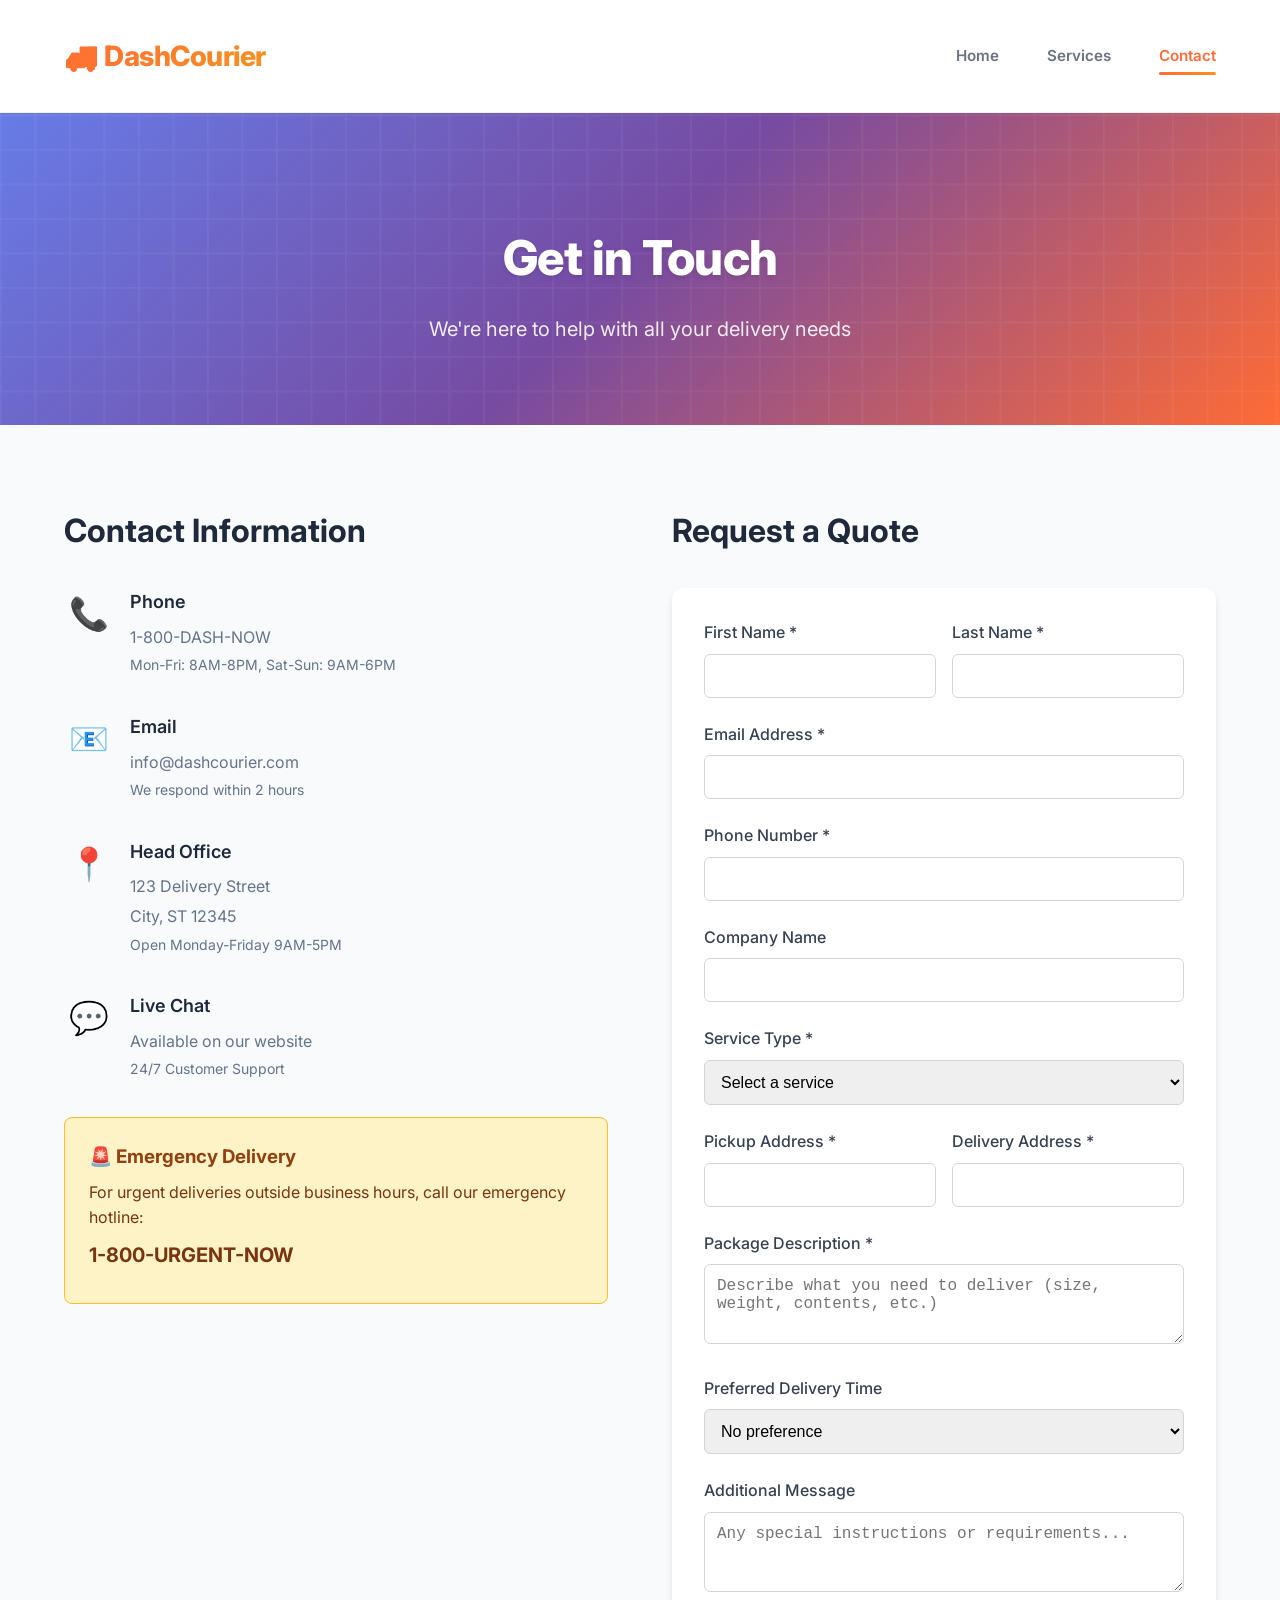
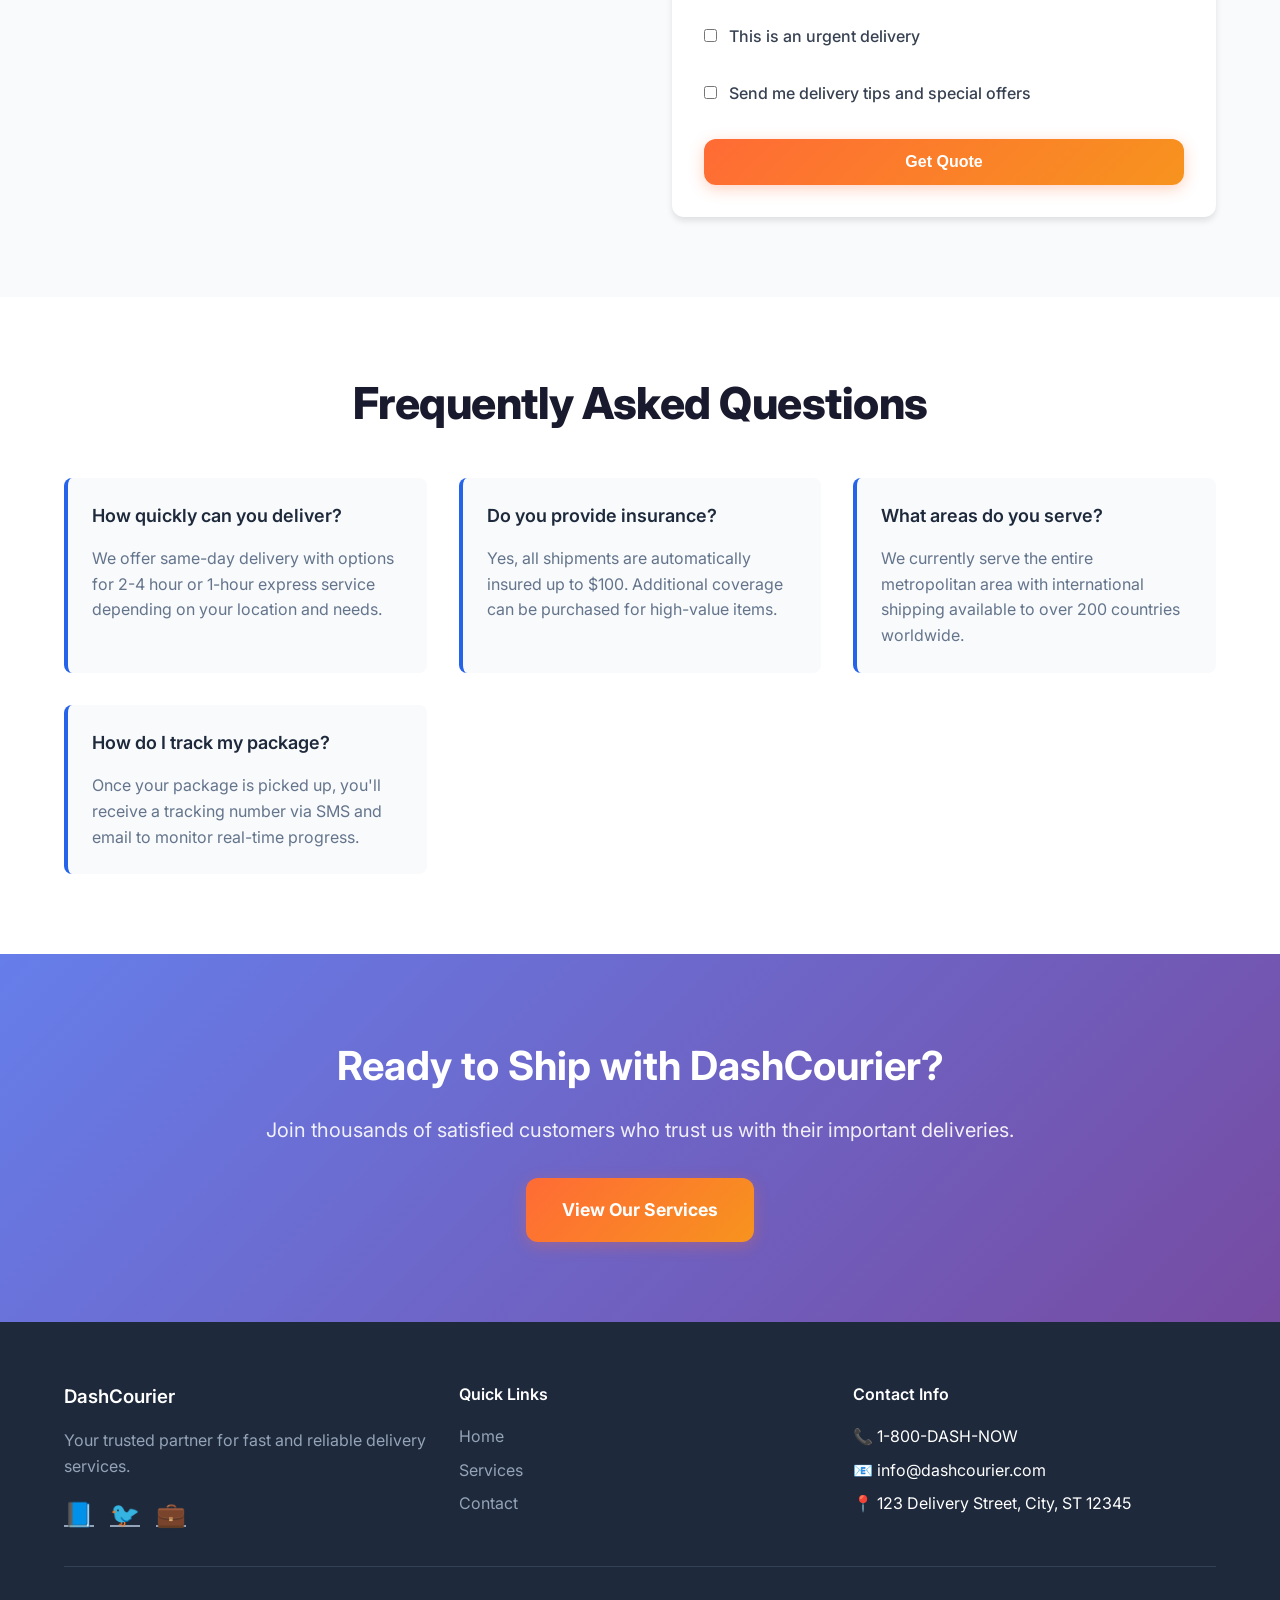
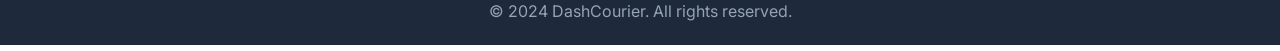
==== commit 3242e0b3: "Chat widget completely removed from website ✅ Chat Widget Removal: - Removed chat widget HTML from a" ====
--- a/dashcourier/contact.html
+++ b/dashcourier/contact.html
@@ -256,60 +256,6 @@
         </div>
     </footer>
 
-    <!-- Chat Support Widget -->
-    <div class="chat-widget" id="chatWidget">
-        <div class="chat-button" id="chatButton">
-            <div class="chat-icon">💬</div>
-            <div class="chat-badge" id="chatBadge">1</div>
-        </div>
-        
-        <div class="chat-container" id="chatContainer">
-            <div class="chat-header">
-                <div class="chat-header-content">
-                    <div class="chat-avatar">
-                        <div class="avatar-icon">🚚</div>
-                    </div>
-                    <div class="chat-info">
-                        <h3>DashCourier Support</h3>
-                        <p class="chat-status">Online • Typically replies instantly</p>
-                    </div>
-                </div>
-                <button class="chat-close" id="chatClose">×</button>
-            </div>
-            
-            <div class="chat-messages" id="chatMessages">
-                <div class="message bot-message">
-                    <div class="message-avatar">🚚</div>
-                    <div class="message-content">
-                        <p>Hi there! 👋 Welcome to DashCourier Support. How can I help you today?</p>
-                        <div class="message-time">Just now</div>
-                    </div>
-                </div>
-                
-                <div class="quick-replies">
-                    <button class="quick-reply" data-message="Track my package">📦 Track my package</button>
-                    <button class="quick-reply" data-message="Get a quote">💰 Get a quote</button>
-                    <button class="quick-reply" data-message="Delivery times">⏰ Delivery times</button>
-                    <button class="quick-reply" data-message="Business services">🏢 Business services</button>
-                </div>
-            </div>
-            
-            <div class="chat-input-container">
-                <div class="chat-input-wrapper">
-                    <input type="text" id="chatInput" placeholder="Type your message..." maxlength="500">
-                    <button class="chat-send" id="chatSend" disabled>
-                        <svg width="20" height="20" viewBox="0 0 24 24" fill="none" stroke="currentColor" stroke-width="2">
-                            <path d="M22 2L11 13M22 2L15 22L11 13L2 9L22 2Z"/>
-                        </svg>
-                    </button>
-                </div>
-                <div class="chat-footer">
-                    <span class="powered-by">Powered by DashCourier AI</span>
-                </div>
-            </div>
-        </div>
-    </div>
-
     <script src="script.js"></script>
 </body>
 </html>
--- a/dashcourier/styles.css
+++ b/dashcourier/styles.css
@@ -1246,8 +1246,9 @@
 }
 
 .calculator-container {
-    display: grid;
-    grid-template-columns: 1fr 1fr;
+    display: flex;
+    flex-direction: column;
+    align-items: center;
     gap: 3rem;
     max-width: 1000px;
     margin: 0 auto;
@@ -1259,6 +1260,8 @@
     border-radius: var(--border-radius-lg);
     box-shadow: var(--shadow-lg);
     border: 1px solid rgba(0, 0, 0, 0.05);
+    width: 100%;
+    max-width: 600px;
 }
 
 .calculator-form h3 {
@@ -1275,6 +1278,8 @@
     box-shadow: var(--shadow-lg);
     border: 1px solid rgba(0, 0, 0, 0.05);
     animation: slideIn 0.5s ease;
+    width: 100%;
+    max-width: 600px;
 }
 
 .result-header {
@@ -1675,309 +1680,6 @@
     color: #94a3b8;
 }
 
-/* Chat Widget */
-.chat-widget {
-    position: fixed;
-    bottom: 30px;
-    right: 30px;
-    z-index: 9999;
-    font-family: 'Inter', sans-serif;
-}
-
-.chat-button {
-    position: relative;
-    width: 60px;
-    height: 60px;
-    background: var(--gradient-primary);
-    border-radius: 50%;
-    display: flex;
-    align-items: center;
-    justify-content: center;
-    cursor: pointer;
-    box-shadow: 0 8px 25px rgba(255, 107, 53, 0.3);
-    transition: var(--transition);
-    border: none;
-}
-
-.chat-button:hover {
-    transform: scale(1.05);
-    box-shadow: 0 12px 35px rgba(255, 107, 53, 0.4);
-}
-
-.chat-icon {
-    font-size: 1.5rem;
-    color: white;
-}
-
-.chat-badge {
-    position: absolute;
-    top: -5px;
-    right: -5px;
-    background: #ef4444;
-    color: white;
-    width: 20px;
-    height: 20px;
-    border-radius: 50%;
-    display: flex;
-    align-items: center;
-    justify-content: center;
-    font-size: 0.75rem;
-    font-weight: 700;
-    animation: pulse 2s infinite;
-}
-
-.chat-container {
-    position: absolute;
-    bottom: 80px;
-    right: 0;
-    width: 380px;
-    height: 600px;
-    background: var(--bg-white);
-    border-radius: var(--border-radius-lg);
-    box-shadow: var(--shadow-xl);
-    display: none;
-    flex-direction: column;
-    overflow: hidden;
-    border: 1px solid rgba(0, 0, 0, 0.1);
-    animation: slideUp 0.3s ease;
-}
-
-.chat-container.active {
-    display: flex;
-}
-
-.chat-header {
-    background: var(--gradient-primary);
-    color: white;
-    padding: 1.5rem;
-    display: flex;
-    align-items: center;
-    justify-content: space-between;
-}
-
-.chat-header-content {
-    display: flex;
-    align-items: center;
-    gap: 1rem;
-}
-
-.chat-avatar {
-    width: 40px;
-    height: 40px;
-    background: rgba(255, 255, 255, 0.2);
-    border-radius: 50%;
-    display: flex;
-    align-items: center;
-    justify-content: center;
-    backdrop-filter: blur(10px);
-}
-
-.avatar-icon {
-    font-size: 1.25rem;
-}
-
-.chat-info h3 {
-    font-size: 1.125rem;
-    font-weight: 600;
-    margin-bottom: 0.25rem;
-}
-
-.chat-status {
-    font-size: 0.875rem;
-    opacity: 0.9;
-    margin: 0;
-}
-
-.chat-close {
-    background: rgba(255, 255, 255, 0.2);
-    border: none;
-    color: white;
-    width: 30px;
-    height: 30px;
-    border-radius: 50%;
-    display: flex;
-    align-items: center;
-    justify-content: center;
-    cursor: pointer;
-    font-size: 1.25rem;
-    transition: var(--transition);
-    backdrop-filter: blur(10px);
-}
-
-.chat-close:hover {
-    background: rgba(255, 255, 255, 0.3);
-}
-
-.chat-messages {
-    flex: 1;
-    overflow-y: auto;
-    padding: 1.5rem;
-    background: #fafafa;
-}
-
-.message {
-    display: flex;
-    gap: 0.75rem;
-    margin-bottom: 1rem;
-    animation: fadeIn 0.3s ease;
-}
-
-.message-avatar {
-    width: 32px;
-    height: 32px;
-    background: var(--gradient-primary);
-    border-radius: 50%;
-    display: flex;
-    align-items: center;
-    justify-content: center;
-    font-size: 0.875rem;
-    flex-shrink: 0;
-}
-
-.bot-message .message-avatar {
-    background: var(--gradient-primary);
-}
-
-.user-message .message-avatar {
-    background: var(--gradient-secondary);
-}
-
-.message-content {
-    flex: 1;
-}
-
-.message-content p {
-    background: var(--bg-white);
-    padding: 0.75rem 1rem;
-    border-radius: var(--border-radius);
-    margin: 0 0 0.5rem 0;
-    font-size: 0.9rem;
-    line-height: 1.5;
-    box-shadow: var(--shadow-sm);
-}
-
-.user-message .message-content p {
-    background: var(--gradient-secondary);
-    color: white;
-}
-
-.message-time {
-    font-size: 0.75rem;
-    color: var(--text-light);
-    margin: 0;
-}
-
-.quick-replies {
-    display: grid;
-    grid-template-columns: 1fr 1fr;
-    gap: 0.5rem;
-    margin-top: 1rem;
-}
-
-.quick-reply {
-    background: var(--bg-white);
-    border: 1px solid #e5e7eb;
-    border-radius: var(--border-radius);
-    padding: 0.75rem;
-    font-size: 0.875rem;
-    cursor: pointer;
-    transition: var(--transition);
-    text-align: left;
-    font-weight: 500;
-}
-
-.quick-reply:hover {
-    background: var(--primary-color);
-    color: white;
-    border-color: var(--primary-color);
-    transform: translateY(-2px);
-    box-shadow: var(--shadow-md);
-}
-
-.chat-input-container {
-    padding: 1rem;
-    background: var(--bg-white);
-    border-top: 1px solid #e5e7eb;
-}
-
-.chat-input-wrapper {
-    display: flex;
-    gap: 0.5rem;
-    align-items: center;
-}
-
-.chat-input-wrapper input {
-    flex: 1;
-    padding: 0.75rem 1rem;
-    border: 1px solid #e5e7eb;
-    border-radius: var(--border-radius);
-    font-size: 0.9rem;
-    transition: var(--transition);
-}
-
-.chat-input-wrapper input:focus {
-    outline: none;
-    border-color: var(--primary-color);
-    box-shadow: 0 0 0 3px rgba(255, 107, 53, 0.1);
-}
-
-.chat-send {
-    background: var(--gradient-primary);
-    border: none;
-    color: white;
-    width: 40px;
-    height: 40px;
-    border-radius: 50%;
-    display: flex;
-    align-items: center;
-    justify-content: center;
-    cursor: pointer;
-    transition: var(--transition);
-    box-shadow: var(--shadow-sm);
-}
-
-.chat-send:hover:not(:disabled) {
-    transform: scale(1.05);
-    box-shadow: var(--shadow-md);
-}
-
-.chat-send:disabled {
-    opacity: 0.5;
-    cursor: not-allowed;
-}
-
-.chat-footer {
-    text-align: center;
-    margin-top: 0.5rem;
-}
-
-.powered-by {
-    font-size: 0.75rem;
-    color: var(--text-light);
-}
-
-@keyframes slideUp {
-    from {
-        opacity: 0;
-        transform: translateY(20px);
-    }
-    to {
-        opacity: 1;
-        transform: translateY(0);
-    }
-}
-
-@keyframes fadeIn {
-    from {
-        opacity: 0;
-        transform: translateY(10px);
-    }
-    to {
-        opacity: 1;
-        transform: translateY(0);
-    }
-}
-
 /* Responsive Design */
 @media (max-width: 768px) {
     .hamburger {
@@ -1989,11 +1691,11 @@
         left: -100%;
         top: 80px;
         flex-direction: column;
-        background-color: white;
+        background: white;
         width: 100%;
         text-align: center;
         transition: 0.3s;
-        box-shadow: 0 10px 27px rgba(0,0,0,0.05);
+        box-shadow: 0 10px 27px rgba(0, 0, 0, 0.05);
         padding: 2rem 0;
         gap: 1rem;
     }
@@ -2002,74 +1704,50 @@
         left: 0;
     }
     
-    .hero-container {
-        grid-template-columns: 1fr;
-        text-align: center;
-        gap: 2rem;
+    .nav-menu li {
+        margin: 1rem 0;
+    }
+    
+    .hamburger.active {
+        display: flex;
+        flex-direction: column;
+        align-items: center;
+        justify-content: center;
+    }
+    
+    .hamburger.active .span:nth-child(2) {
+        opacity: 0;
+    }
+    
+    .hamburger.active .span:nth-child(1) {
+        transform: translateY(8px) rotate(45deg);
+    }
+    
+    .hamburger.active .span:nth-child(3) {
+        transform: translateY(-8px) rotate(-45deg);
     }
     
     .hero-title {
         font-size: 2.5rem;
     }
     
-    .hero-buttons {
-        justify-content: center;
-    }
-    
-    .tracking-container {
-        grid-template-columns: 1fr;
-        gap: 2rem;
-    }
-    
-    .tracking-content {
-        padding: 2rem;
-    }
-    
-    .tracking-input-group {
-        flex-direction: column;
-        gap: 1rem;
-    }
-    
-    .tracking-input-group input {
-        margin-bottom: 0;
-    }
-    
-    .status-header {
-        flex-direction: column;
-        align-items: flex-start;
-        gap: 1rem;
-    }
-    
-    .timeline-item {
-        margin-bottom: 1.5rem;
-    }
-    
-    .timeline-dot {
-        width: 32px;
-        height: 32px;
-        margin-right: 0.75rem;
-    }
-    
-    .status-timeline::before {
-        left: 16px;
-    }
-    
-    .detail-item {
-        flex-direction: column;
-        align-items: flex-start;
-        gap: 0.25rem;
-    }
-    
-    .contact-grid {
-        grid-template-columns: 1fr;
-        gap: 2rem;
-    }
-    
-    .form-row {
-        grid-template-columns: 1fr;
-    }
-    
-    .services-grid {
+    .hero-subtitle {
+        font-size: 1.125rem;
+    }
+    
+    .section-title {
+        font-size: 2.25rem;
+    }
+    
+    .cta-content h2 {
+        font-size: 2rem;
+    }
+    
+    .cta-content p {
+        font-size: 1rem;
+    }
+    
+    .service-cards {
         grid-template-columns: 1fr;
     }
     
@@ -2095,59 +1773,13 @@
         gap: 2rem;
     }
     
-    /* Chat Widget Mobile */
-    .chat-widget {
-        bottom: 20px;
-        right: 20px;
-    }
-    
-    .chat-button {
-        width: 50px;
-        height: 50px;
-    }
-    
-    .chat-icon {
-        font-size: 1.25rem;
-    }
-    
-    .chat-container {
-        width: calc(100vw - 40px);
-        height: calc(100vh - 140px);
-        bottom: 70px;
-        right: 0;
-    }
-    
-    .chat-header {
-        padding: 1rem;
-    }
-    
-    .chat-info h3 {
-        font-size: 1rem;
-    }
-    
-    .chat-status {
-        font-size: 0.75rem;
-    }
-    
-    .chat-messages {
-        padding: 1rem;
-    }
-    
-    .quick-replies {
+    .services-grid {
         grid-template-columns: 1fr;
     }
     
-    .chat-input-wrapper {
-        flex-direction: column;
-        gap: 0.75rem;
-    }
-    
-    .chat-input-wrapper input {
-        width: 100%;
-    }
-    
-    .chat-send {
-        align-self: flex-end;
+    .stats-grid {
+        grid-template-columns: repeat(2, 1fr);
+        gap: 2rem;
     }
 }
 
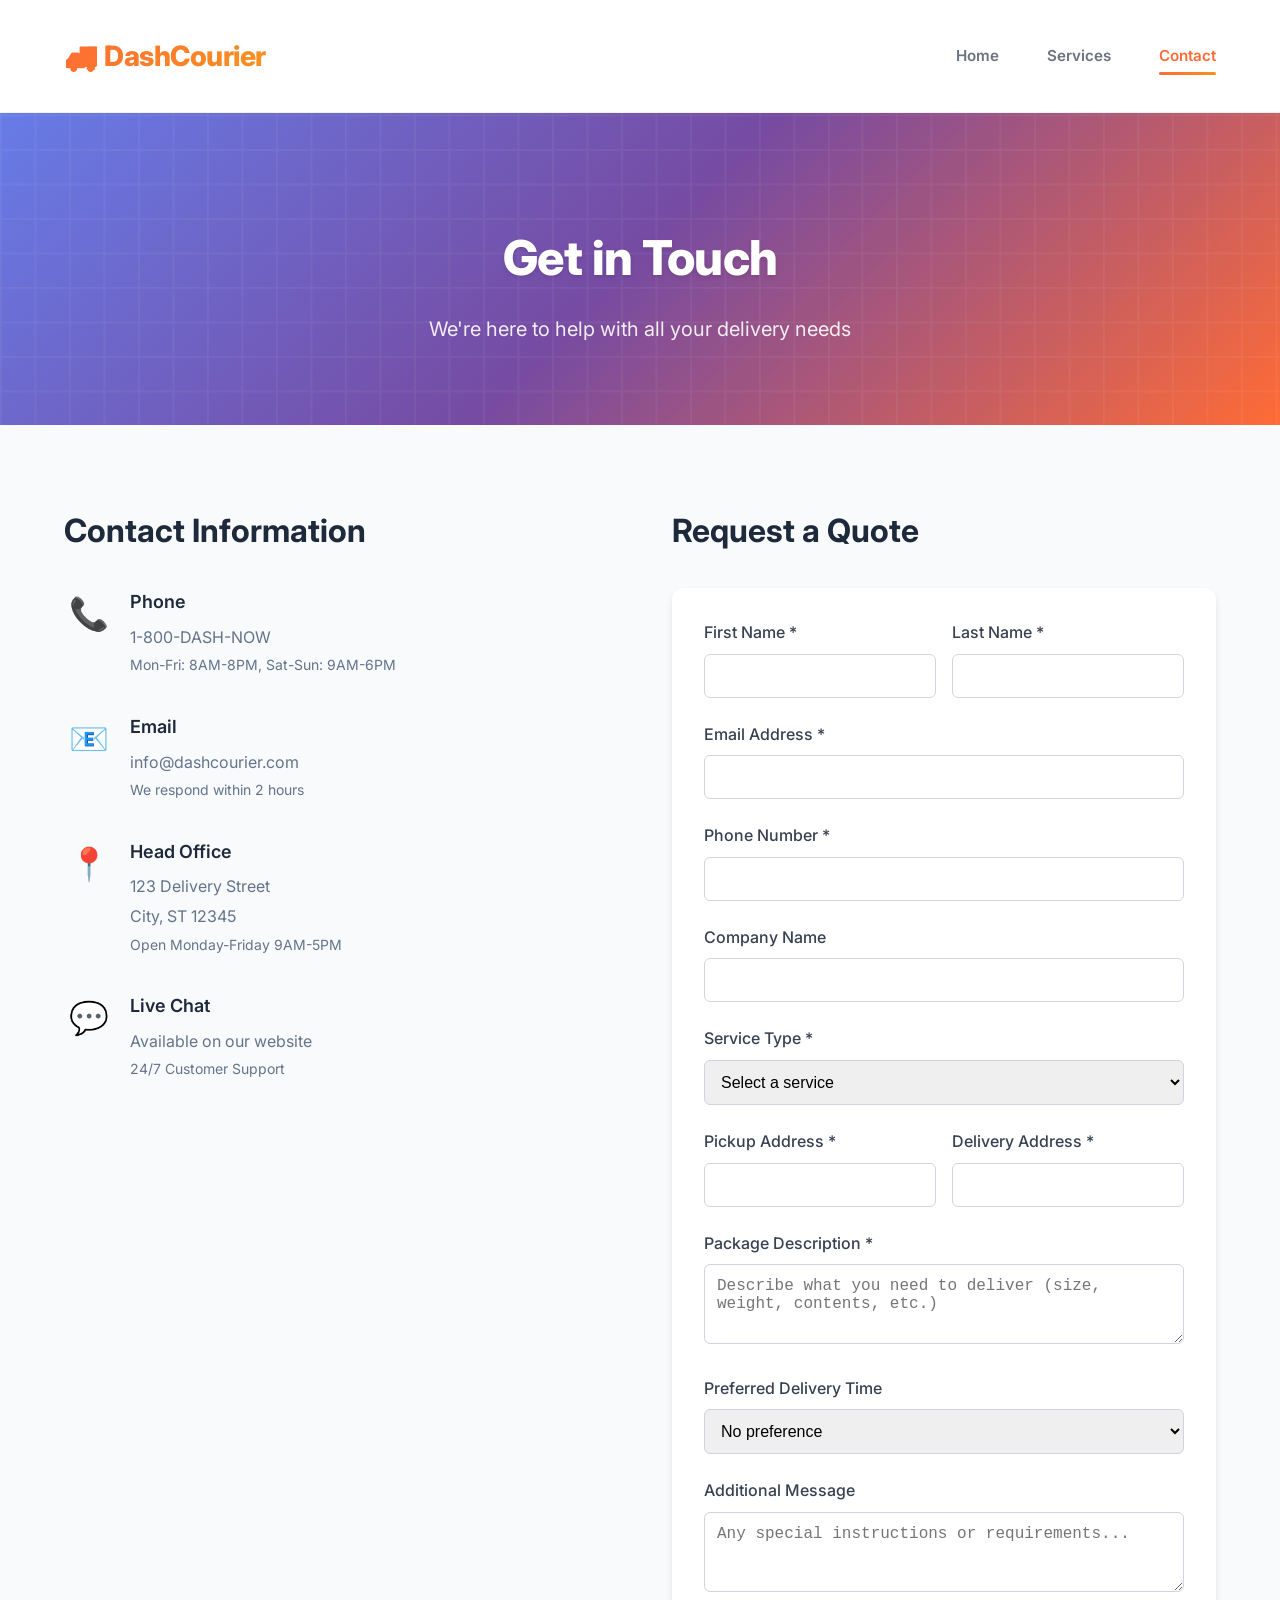
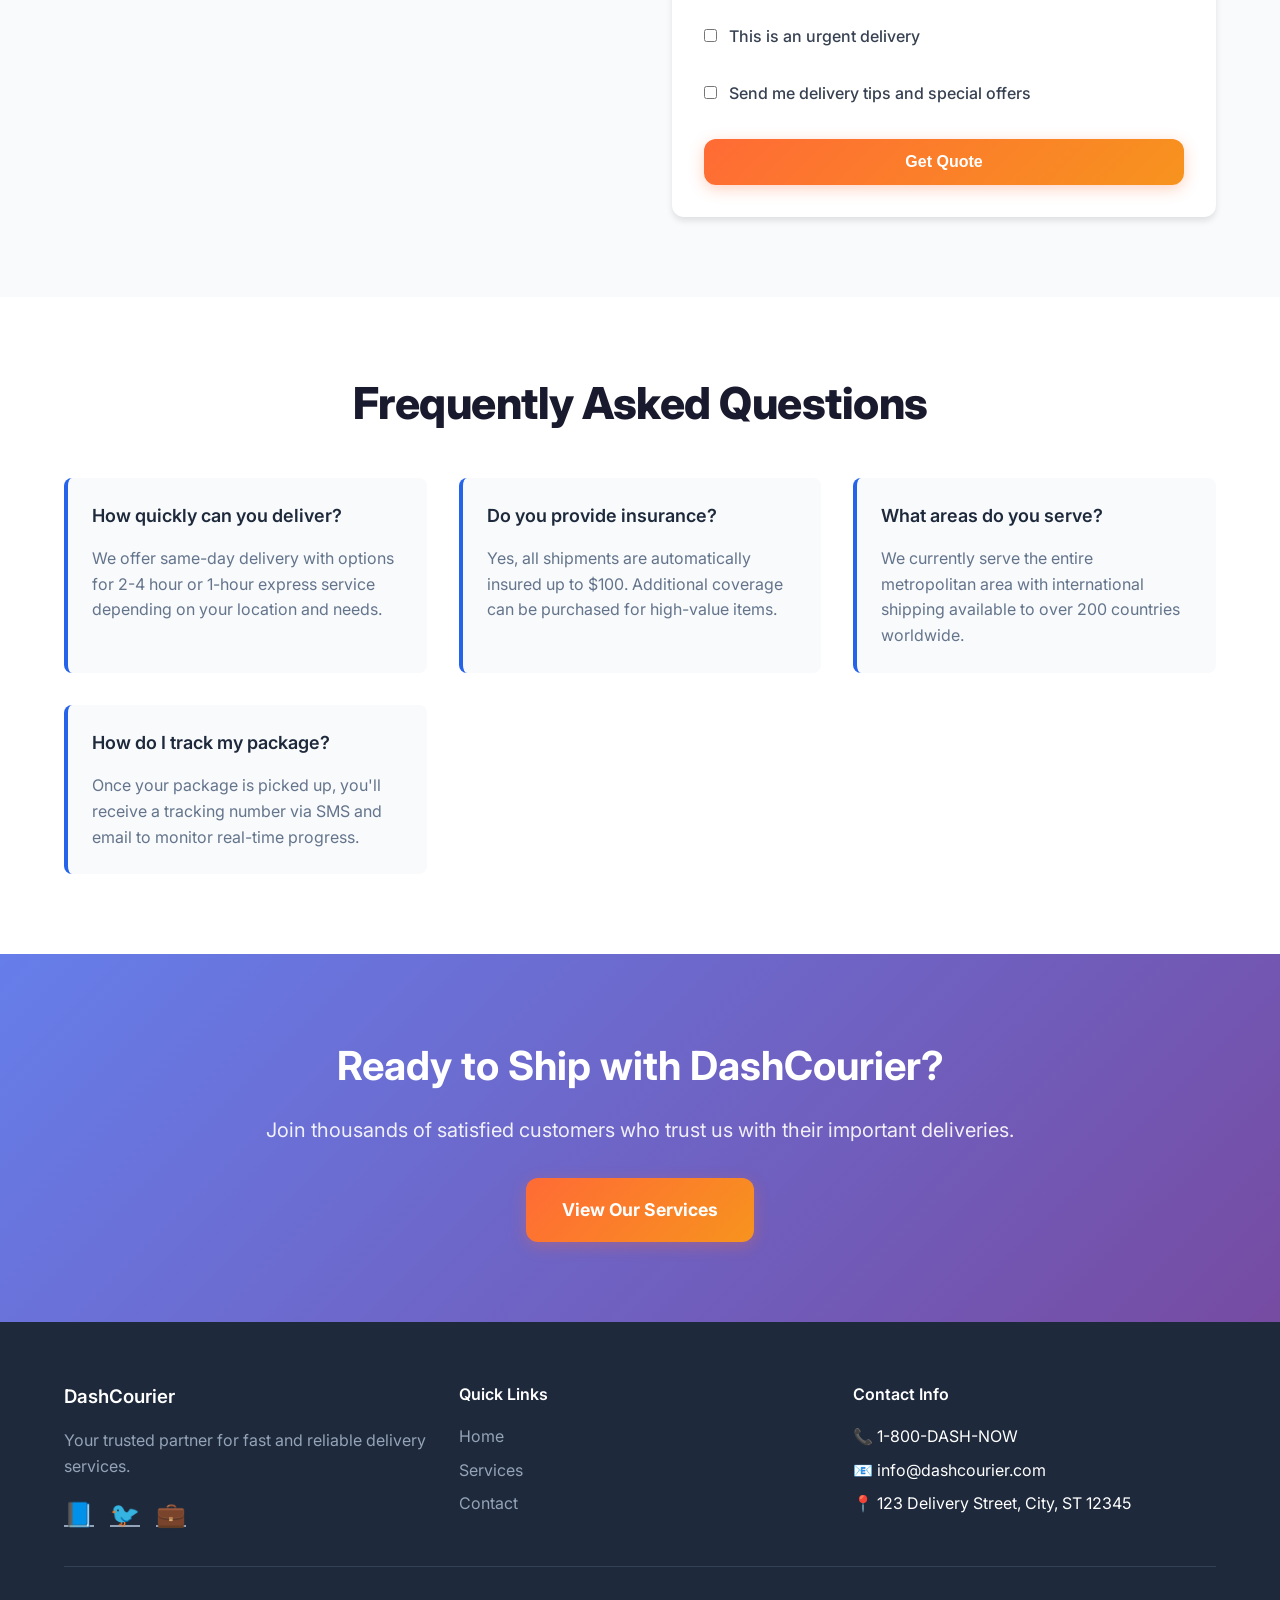
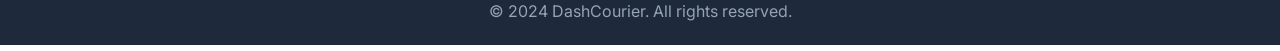
==== commit 8afc88c6: "Emergency delivery section removed from contact page ✅ Emergency Section Removal: - Removed emergenc" ====
--- a/dashcourier/contact.html
+++ b/dashcourier/contact.html
@@ -81,12 +81,6 @@
                                 </div>
                             </div>
                         </div>
-
-                        <div class="emergency-notice">
-                            <h3>🚨 Emergency Delivery</h3>
-                            <p>For urgent deliveries outside business hours, call our emergency hotline:</p>
-                            <p class="emergency-number">1-800-URGENT-NOW</p>
-                        </div>
                     </div>
 
                     <div class="contact-form-section">
--- a/dashcourier/styles.css
+++ b/dashcourier/styles.css
@@ -1477,30 +1477,6 @@
     color: #94a3b8;
 }
 
-.emergency-notice {
-    background: #fef3c7;
-    border: 1px solid #fbbf24;
-    border-radius: 8px;
-    padding: 1.5rem;
-    margin-top: 2rem;
-}
-
-.emergency-notice h3 {
-    color: #92400e;
-    margin-bottom: 0.5rem;
-}
-
-.emergency-notice p {
-    color: #78350f;
-    margin-bottom: 0.5rem;
-}
-
-.emergency-number {
-    font-size: 1.25rem;
-    font-weight: 700;
-    color: #92400e;
-}
-
 /* Contact Form */
 .contact-form {
     background: white;
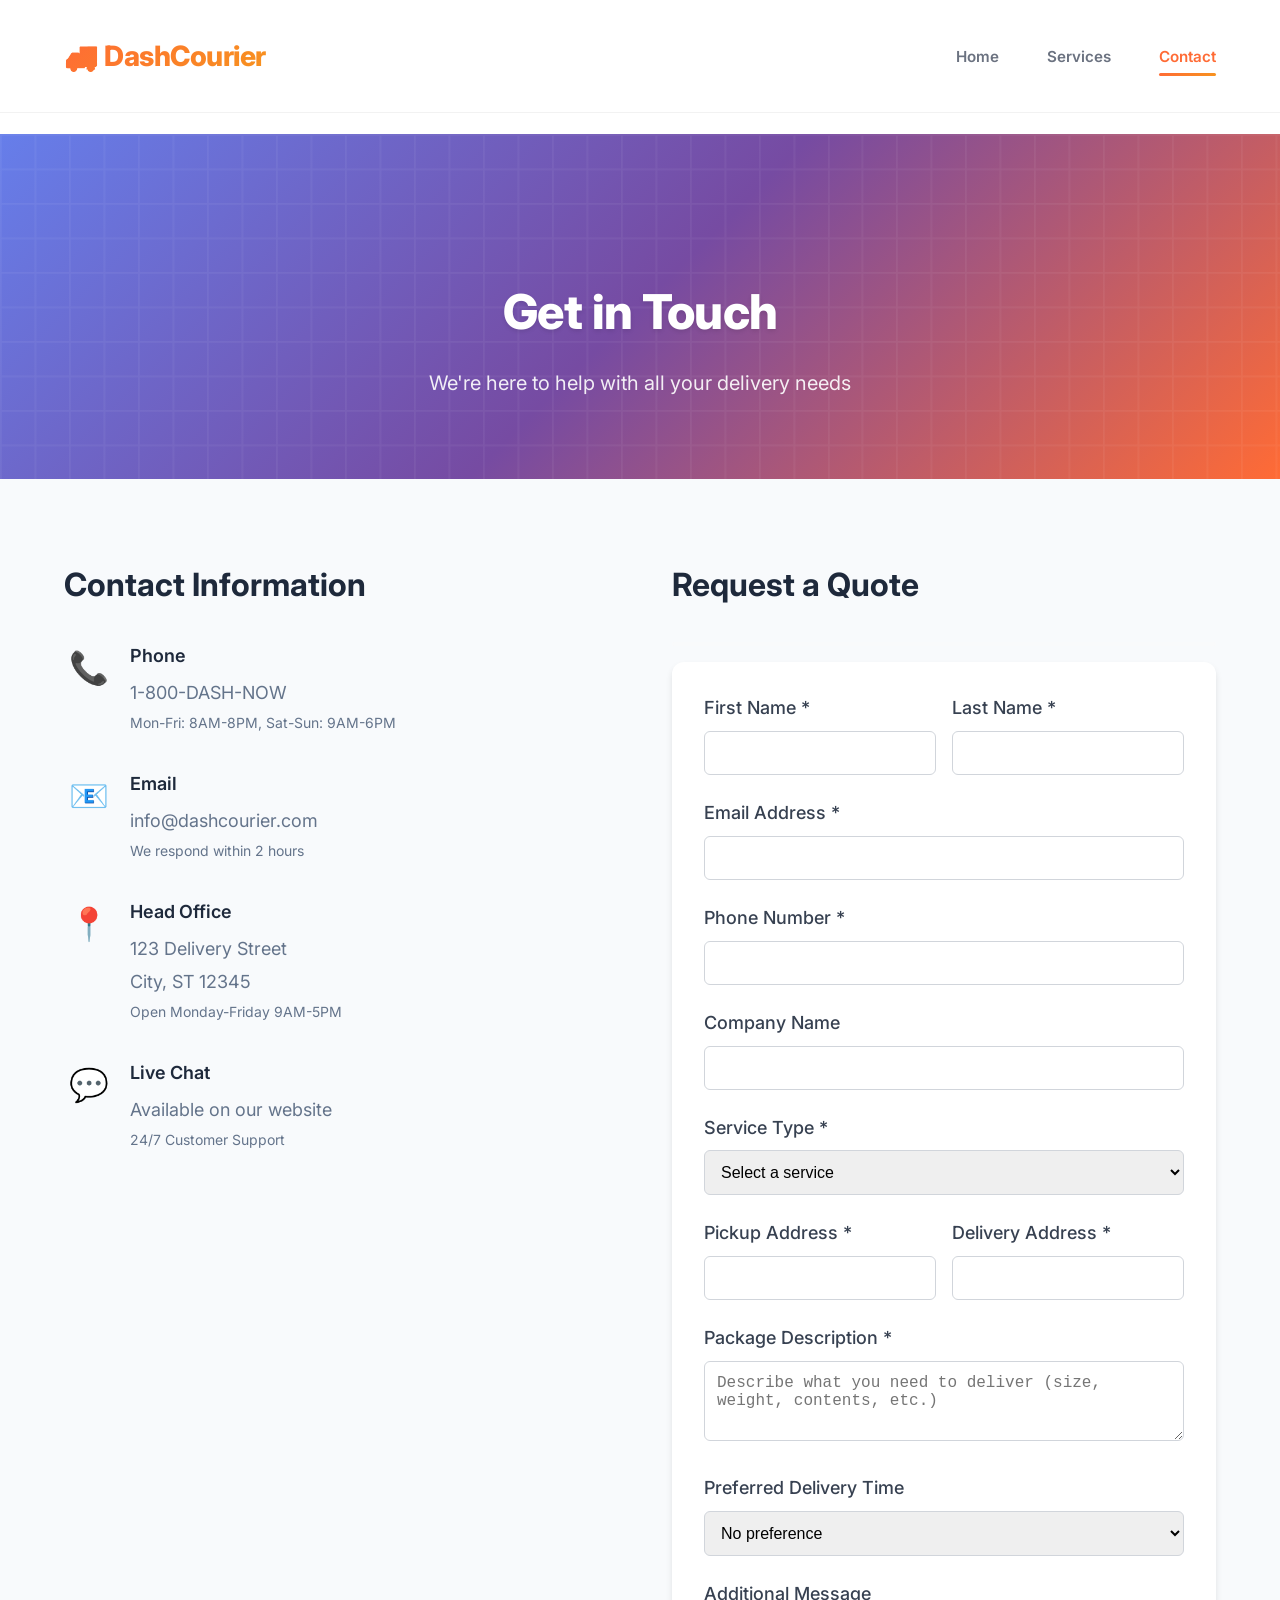
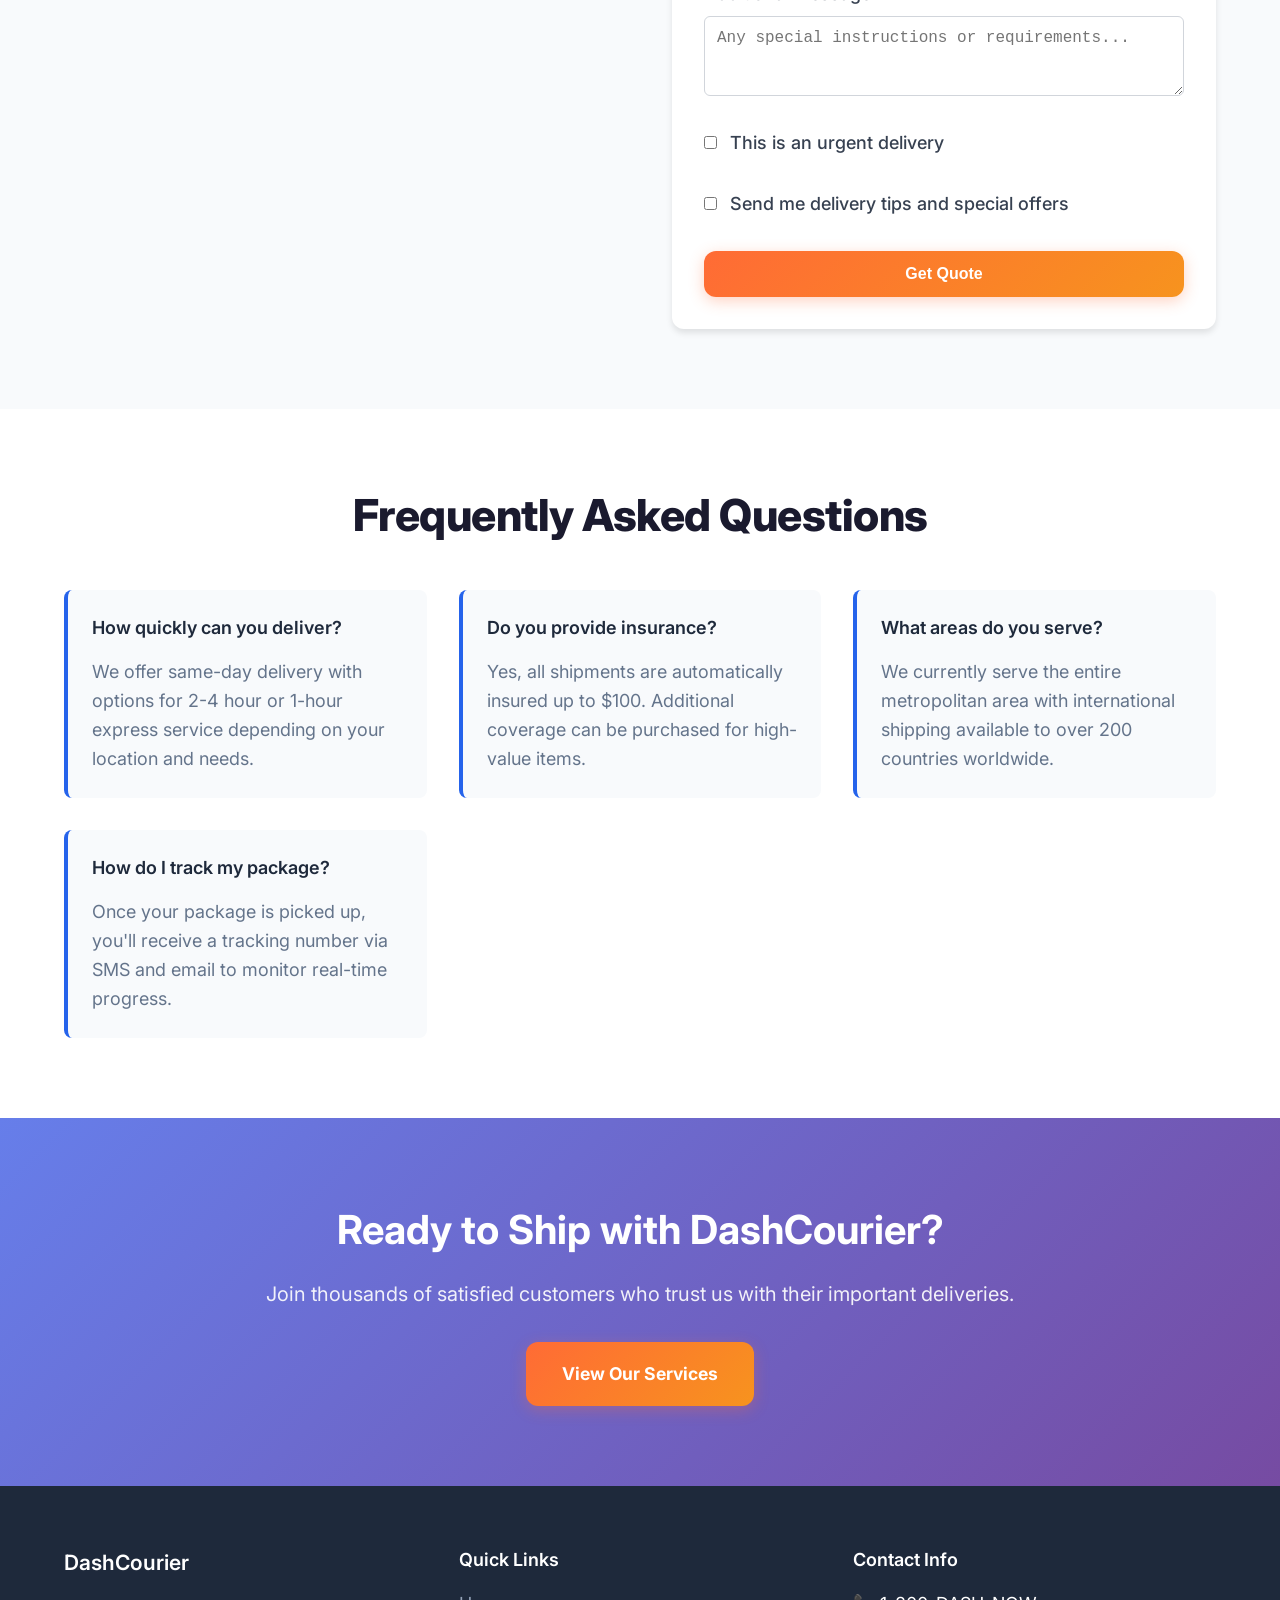
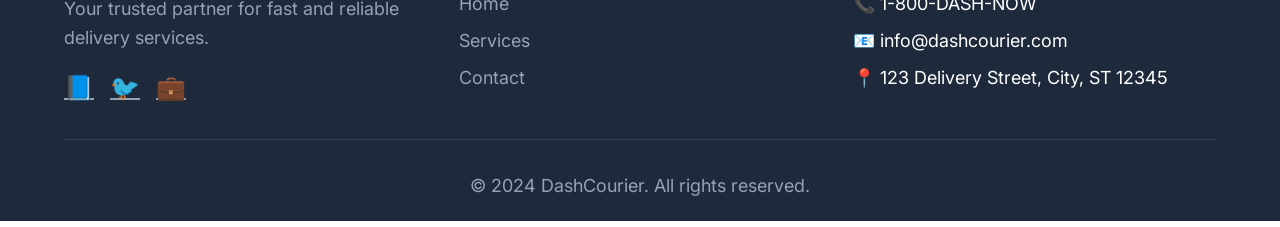
==== commit 42f3a7fb: "Comprehensive UX improvements implemented ✅ Major UX Enhancement Complete: - Added 200+ lines of enh" ====
--- a/dashcourier/contact.html
+++ b/dashcourier/contact.html
@@ -30,6 +30,15 @@
         </nav>
     </header>
 
+    <!-- Breadcrumb -->
+    <div class="container">
+        <nav class="breadcrumb">
+            <a href="index.html">Home</a>
+            <span class="breadcrumb-separator">›</span>
+            <span>Contact</span>
+        </nav>
+    </div>
+
     <main>
         <section class="page-hero">
             <div class="container">
@@ -85,7 +94,13 @@
 
                     <div class="contact-form-section">
                         <h2>Request a Quote</h2>
-                        <form class="contact-form" id="quoteForm">
+                        
+                        <!-- Progress Bar -->
+                        <div class="progress-bar">
+                            <div class="progress-fill" style="width: 0%"></div>
+                        </div>
+                        
+                        <form class="contact-form multi-step" id="quoteForm">
                             <div class="form-row">
                                 <div class="form-group">
                                     <label for="firstName">First Name *</label>
--- a/dashcourier/styles.css
+++ b/dashcourier/styles.css
@@ -26,6 +26,451 @@
     --transition: all 0.3s cubic-bezier(0.4, 0, 0.2, 1);
 }
 
+/* UX Enhancement Styles */
+/* Loading States and Visual Feedback */
+.loading {
+    position: relative;
+    pointer-events: none;
+    opacity: 0.7;
+}
+
+.loading::after {
+    content: '';
+    position: absolute;
+    top: 50%;
+    left: 50%;
+    width: 20px;
+    height: 20px;
+    margin: -10px 0 0 -10px;
+    border: 2px solid var(--primary-color);
+    border-top: 2px solid transparent;
+    border-radius: 50%;
+    animation: spin 1s linear infinite;
+}
+
+@keyframes spin {
+    0% { transform: rotate(0deg); }
+    100% { transform: rotate(360deg); }
+}
+
+.btn.loading {
+    color: transparent;
+}
+
+.btn.loading::after {
+    content: '';
+    position: absolute;
+    top: 50%;
+    left: 50%;
+    width: 16px;
+    height: 16px;
+    margin: -8px 0 0 -8px;
+    border: 2px solid white;
+    border-top: 2px solid transparent;
+    border-radius: 50%;
+    animation: spin 1s linear infinite;
+}
+
+/* Success and Error Messages */
+.message-toast {
+    position: fixed;
+    top: 20px;
+    right: 20px;
+    padding: 1rem 1.5rem;
+    border-radius: var(--border-radius);
+    color: white;
+    font-weight: 500;
+    z-index: 10000;
+    animation: slideInRight 0.3s ease;
+    max-width: 400px;
+}
+
+.message-toast.success {
+    background: linear-gradient(135deg, #10b981 0%, #059669 100%);
+}
+
+.message-toast.error {
+    background: linear-gradient(135deg, #ef4444 0%, #dc2626 100%);
+}
+
+.message-toast.info {
+    background: linear-gradient(135deg, #3b82f6 0%, #2563eb 100%);
+}
+
+@keyframes slideInRight {
+    from {
+        transform: translateX(100%);
+        opacity: 0;
+    }
+    to {
+        transform: translateX(0);
+        opacity: 1;
+    }
+}
+
+/* Enhanced Hover States */
+.btn {
+    transform: translateY(0);
+    box-shadow: var(--shadow-sm);
+    transition: all 0.3s ease;
+}
+
+.btn:hover {
+    transform: translateY(-2px);
+    box-shadow: var(--shadow-lg);
+}
+
+.btn:active {
+    transform: translateY(0);
+    box-shadow: var(--shadow-sm);
+}
+
+.service-card:hover {
+    transform: translateY(-8px) scale(1.02);
+    box-shadow: var(--shadow-xl);
+}
+
+.trust-item:hover {
+    transform: translateY(-5px) scale(1.05);
+    box-shadow: var(--shadow-lg);
+}
+
+/* Form Enhancement */
+.form-group {
+    position: relative;
+}
+
+.form-group input:focus,
+.form-group select:focus,
+.form-group textarea:focus {
+    border-color: var(--primary-color);
+    box-shadow: 0 0 0 3px rgba(255, 107, 53, 0.1);
+    transform: translateY(-1px);
+}
+
+.form-group.error input,
+.form-group.error select,
+.form-group.error textarea {
+    border-color: #ef4444;
+    box-shadow: 0 0 0 3px rgba(239, 68, 68, 0.1);
+}
+
+.form-group.success input,
+.form-group.success select,
+.form-group.success textarea {
+    border-color: #10b981;
+    box-shadow: 0 0 0 3px rgba(16, 185, 129, 0.1);
+}
+
+.error-message {
+    color: #ef4444;
+    font-size: 0.875rem;
+    margin-top: 0.25rem;
+    display: none;
+}
+
+.form-group.error .error-message {
+    display: block;
+    animation: slideDown 0.3s ease;
+}
+
+@keyframes slideDown {
+    from {
+        opacity: 0;
+        transform: translateY(-10px);
+    }
+    to {
+        opacity: 1;
+        transform: translateY(0);
+    }
+}
+
+/* Progress Indicators */
+.progress-bar {
+    width: 100%;
+    height: 4px;
+    background: var(--bg-light);
+    border-radius: 2px;
+    overflow: hidden;
+    margin: 1rem 0;
+}
+
+.progress-fill {
+    height: 100%;
+    background: var(--gradient-primary);
+    border-radius: 2px;
+    transition: width 0.3s ease;
+    position: relative;
+}
+
+.progress-fill::after {
+    content: '';
+    position: absolute;
+    top: 0;
+    left: 0;
+    right: 0;
+    bottom: 0;
+    background: linear-gradient(90deg, transparent, rgba(255, 255, 255, 0.3), transparent);
+    animation: shimmer 2s infinite;
+}
+
+@keyframes shimmer {
+    0% { transform: translateX(-100%); }
+    100% { transform: translateX(100%); }
+}
+
+/* Enhanced Header */
+.header.scrolled {
+    box-shadow: 0 4px 20px rgba(0, 0, 0, 0.1);
+    background: rgba(255, 255, 255, 0.98);
+}
+
+/* Breadcrumb */
+.breadcrumb {
+    display: flex;
+    align-items: center;
+    gap: 0.5rem;
+    padding: 1rem 0;
+    font-size: 0.875rem;
+    color: var(--text-light);
+}
+
+.breadcrumb a {
+    color: var(--primary-color);
+    text-decoration: none;
+    transition: color 0.3s ease;
+}
+
+.breadcrumb a:hover {
+    color: var(--primary-dark);
+}
+
+.breadcrumb-separator {
+    color: var(--text-light);
+    opacity: 0.5;
+}
+
+/* Mobile Touch Optimizations */
+@media (max-width: 768px) {
+    .btn {
+        min-height: 44px; /* iOS touch target minimum */
+        font-size: 16px; /* Prevent zoom on iOS */
+    }
+    
+    .nav-link {
+        padding: 12px 16px; /* Larger touch targets */
+    }
+    
+    .service-card, .trust-item {
+        margin: 10px 0; /* Spacing for touch */
+    }
+    
+    input, select, textarea {
+        min-height: 44px; /* iOS touch target minimum */
+        font-size: 16px; /* Prevent zoom */
+    }
+    
+    /* Touch-friendly hover states */
+    .service-card:active,
+    .trust-item:active,
+    .btn:active {
+        transform: scale(0.98);
+        transition: transform 0.1s ease;
+    }
+}
+
+/* Accessibility Improvements */
+.keyboard-nav *:focus {
+    outline: 2px solid var(--primary-color);
+    outline-offset: 2px;
+}
+
+/* High contrast mode support */
+@media (prefers-contrast: high) {
+    :root {
+        --text-light: #000000;
+        --bg-light: #FFFFFF;
+        --shadow-sm: 0 2px 4px rgba(0, 0, 0, 0.3);
+        --shadow-md: 0 4px 6px rgba(0, 0, 0, 0.3);
+        --shadow-lg: 0 10px 25px rgba(0, 0, 0, 0.3);
+        --shadow-xl: 0 20px 40px rgba(0, 0, 0, 0.3);
+    }
+}
+
+/* Reduced motion support */
+@media (prefers-reduced-motion: reduce) {
+    * {
+        animation-duration: 0.01ms !important;
+        animation-iteration-count: 1 !important;
+        transition-duration: 0.01ms !important;
+    }
+    
+    .btn:hover,
+    .service-card:hover,
+    .trust-item:hover {
+        transform: none;
+    }
+}
+
+/* Text scaling support */
+@media (max-resolution: 120dpi) {
+    body {
+        font-size: clamp(14px, 2vw, 18px);
+    }
+}
+
+/* Focus visible for better keyboard navigation */
+.btn:focus-visible,
+.nav-link:focus-visible,
+input:focus-visible,
+select:focus-visible,
+textarea:focus-visible {
+    outline: 2px solid var(--primary-color);
+    outline-offset: 2px;
+}
+
+/* Screen reader only content */
+.sr-only {
+    position: absolute;
+    width: 1px;
+    height: 1px;
+    padding: 0;
+    margin: -1px;
+    overflow: hidden;
+    clip: rect(0, 0, 0, 0);
+    white-space: nowrap;
+    border: 0;
+}
+
+/* Enhanced loading states */
+.skeleton {
+    background: linear-gradient(90deg, #f0f0f0 25%, #e0e0e0 50%, #f0f0f0 75%);
+    background-size: 200% 100%;
+    animation: loading 1.5s infinite;
+}
+
+@keyframes loading {
+    0% { background-position: 200% 0; }
+    100% { background-position: -200% 0; }
+}
+
+/* Ripple effect */
+.ripple {
+    position: absolute;
+    border-radius: 50%;
+    background: rgba(255, 255, 255, 0.6);
+    transform: scale(0);
+    animation: ripple-animation 0.6s ease-out;
+    pointer-events: none;
+}
+
+@keyframes ripple-animation {
+    to {
+        transform: scale(4);
+        opacity: 0;
+    }
+}
+
+/* Enhanced error states */
+.form-group.error input,
+.form-group.error select,
+.form-group.error textarea {
+    background-image: url("data:image/svg+xml,%3csvg xmlns='http://www.w3.org/2000/svg' fill='none' viewBox='0 0 20 20'%3e%3ccircle cx='10' cy='10' r='8' stroke='%23ef4444' stroke-width='2'/%3e%3cpath stroke='%23ef4444' stroke-width='2' d='M7 7l6 6M7 13l6-6'/%3e%3c/svg%3e");
+    background-repeat: no-repeat;
+    background-position: right 12px center;
+    background-size: 20px;
+    padding-right: 40px;
+}
+
+.form-group.success input,
+.form-group.success select,
+.form-group.success textarea {
+    background-image: url("data:image/svg+xml,%3csvg xmlns='http://www.w3.org/2000/svg' fill='none' viewBox='0 0 20 20'%3e%3ccircle cx='10' cy='10' r='8' stroke='%2310b981' stroke-width='2'/%3e%3cpath stroke='%2310b981' stroke-width='2' d='M7 10l2 2 4-4'/%3e%3c/svg%3e");
+    background-repeat: no-repeat;
+    background-position: right 12px center;
+    background-size: 20px;
+    padding-right: 40px;
+}
+
+/* Performance optimizations */
+.img-loaded {
+    animation: fadeIn 0.3s ease;
+}
+
+/* Offline indicator */
+.offline-indicator {
+    position: fixed;
+    top: 0;
+    left: 0;
+    right: 0;
+    background: #ef4444;
+    color: white;
+    text-align: center;
+    padding: 0.5rem;
+    font-size: 0.875rem;
+    z-index: 10001;
+    transform: translateY(-100%);
+    transition: transform 0.3s ease;
+}
+
+.offline-indicator.show {
+    transform: translateY(0);
+}
+
+/* Enhanced tooltips */
+.tooltip {
+    position: relative;
+    cursor: help;
+}
+
+.tooltip::before {
+    content: attr(data-tooltip);
+    position: absolute;
+    bottom: 100%;
+    left: 50%;
+    transform: translateX(-50%);
+    background: var(--text-dark);
+    color: white;
+    padding: 0.5rem 1rem;
+    border-radius: 6px;
+    font-size: 0.875rem;
+    white-space: nowrap;
+    opacity: 0;
+    pointer-events: none;
+    transition: opacity 0.3s ease;
+    z-index: 1000;
+}
+
+.tooltip:hover::before {
+    opacity: 1;
+}
+
+/* Enhanced search/filter functionality */
+.search-highlight {
+    background: yellow;
+    padding: 2px 4px;
+    border-radius: 3px;
+}
+
+/* Enhanced print styles */
+@media print {
+    .header, .footer, .btn, .breadcrumb {
+        display: none;
+    }
+    
+    body {
+        font-size: 12pt;
+        line-height: 1.4;
+        color: black;
+        background: white;
+    }
+    
+    .container {
+        max-width: none;
+        padding: 0;
+    }
+}
+
 body {
     font-family: 'Inter', -apple-system, BlinkMacSystemFont, 'Segoe UI', Roboto, sans-serif;
     line-height: 1.6;
